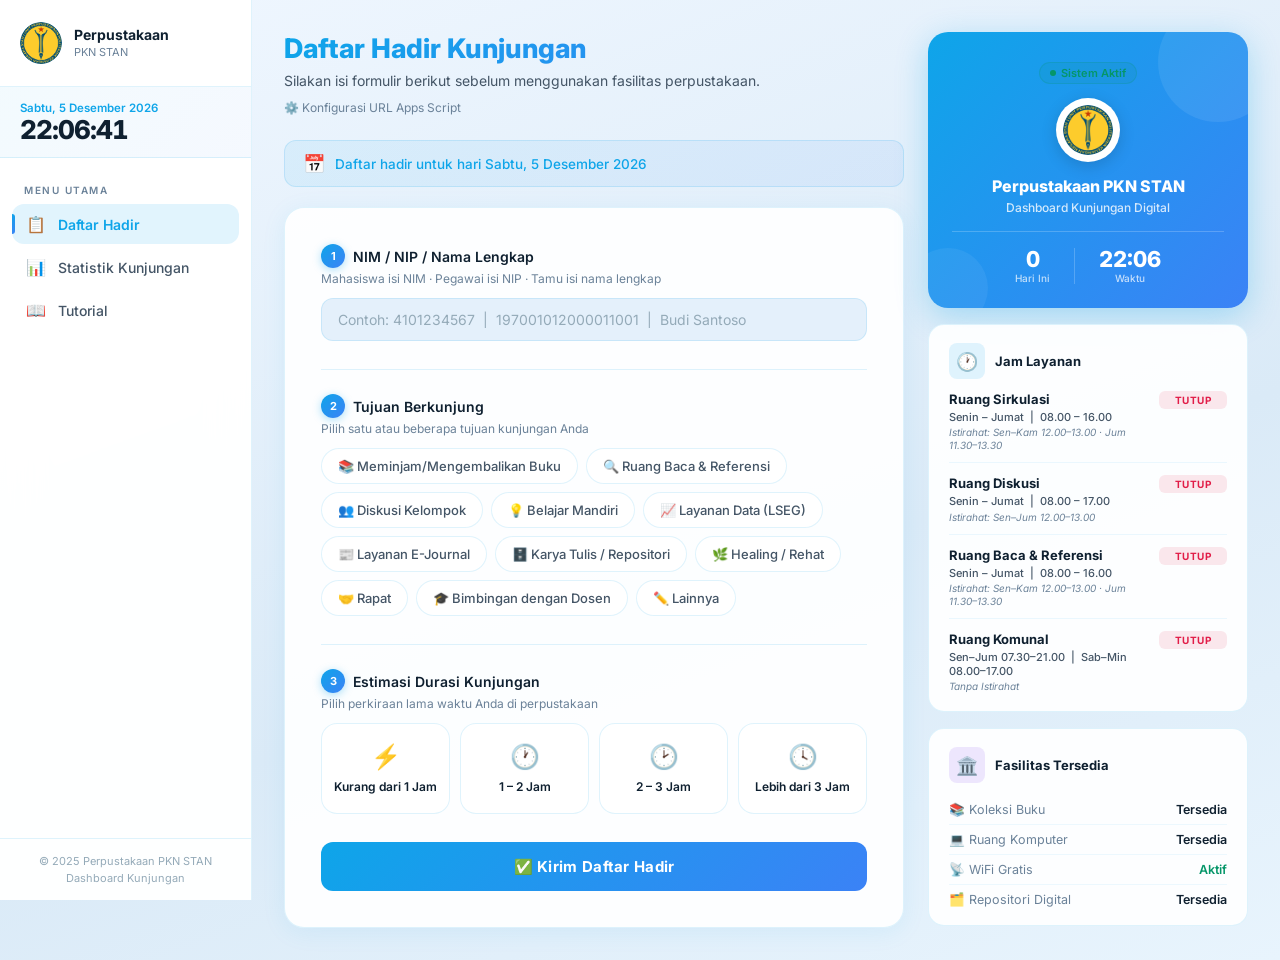
==== index.html @ 0277f033 "Add files via upload" ====
<!DOCTYPE html>
<html lang="id">
<head>
  <meta charset="UTF-8">
  <meta name="viewport" content="width=device-width, initial-scale=1.0">
  <meta name="description" content="Form daftar hadir kunjungan Perpustakaan PKN STAN — isi identitas dan tujuan kunjungan Anda.">
  <title>Daftar Hadir — Perpustakaan PKN STAN</title>
  <link rel="stylesheet" href="css/style.css">
  <style>
    /* ── Daftar Hadir Page Extra Styles ── */
    .form-divider {
      border: none;
      border-top: 1px solid var(--border-color);
      margin: 0 0 24px;
    }
    .section-number {
      display: inline-flex;
      align-items: center;
      justify-content: center;
      width: 24px; height: 24px;
      background: var(--gradient-primary);
      color: white; border-radius: 50%;
      font-size: 11px; font-weight: 700;
      margin-right: 8px; flex-shrink: 0;
      box-shadow: 0 2px 8px rgba(14,165,233,0.35);
    }
    .form-label-row {
      display: flex;
      align-items: center;
      margin-bottom: 3px;
    }

    /* ── Two-column layout ── */
    .form-layout {
      display: grid;
      grid-template-columns: 1fr 320px;
      gap: 24px;
      align-items: start;
    }
    .form-col { display: flex; flex-direction: column; gap: 0; }
    .aside-col { display: flex; flex-direction: column; gap: 16px; position: sticky; top: 24px; }

    /* ── Aside: Welcome Card ── */
    .aside-welcome {
      background: var(--gradient-primary);
      border-radius: var(--radius-xl);
      padding: 28px 24px 24px;
      text-align: center;
      color: white;
      position: relative;
      overflow: hidden;
      animation: fadeInUp 0.5s ease both;
      box-shadow: 0 8px 32px rgba(14,165,233,0.30);
    }
    .aside-welcome::before {
      content: '';
      position: absolute; top: -30px; right: -30px;
      width: 120px; height: 120px;
      background: rgba(255,255,255,0.08);
      border-radius: 50%;
    }
    .aside-welcome::after {
      content: '';
      position: absolute; bottom: -20px; left: -20px;
      width: 80px; height: 80px;
      background: rgba(255,255,255,0.06);
      border-radius: 50%;
    }
    .aside-logo {
      width: 64px; height: 64px;
      border-radius: 50%;
      border: 3px solid rgba(255,255,255,0.35);
      object-fit: contain;
      margin: 0 auto 14px;
      display: block;
      background: white;
      padding: 4px;
      position: relative; z-index: 1;
      box-shadow: 0 4px 16px rgba(0,0,0,0.15);
    }
    .aside-welcome-title {
      font-size: 16px; font-weight: 800;
      color: white; margin-bottom: 4px;
      position: relative; z-index: 1;
    }
    .aside-welcome-sub {
      font-size: 12px; color: rgba(255,255,255,0.80);
      font-weight: 500; position: relative; z-index: 1;
      margin-bottom: 16px;
    }
    .aside-welcome-divider {
      border: none; border-top: 1px solid rgba(255,255,255,0.20);
      margin: 0 0 16px; position: relative; z-index: 1;
    }
    .aside-stat-row {
      display: flex; justify-content: center; gap: 24px;
      position: relative; z-index: 1;
    }
    .aside-stat-item { text-align: center; }
    .aside-stat-num {
      font-size: 22px; font-weight: 800; color: white;
      line-height: 1; margin-bottom: 2px;
      font-variant-numeric: tabular-nums;
    }
    .aside-stat-lbl { font-size: 10px; color: rgba(255,255,255,0.72); font-weight: 500; }

    /* ── Aside: Info Cards ── */
    .aside-card {
      background: var(--bg-card);
      border: 1px solid var(--border-color);
      border-radius: var(--radius-lg);
      padding: 18px 20px;
      animation: fadeInUp 0.5s ease both;
      transition: border-color var(--transition-fast), box-shadow var(--transition-fast);
    }
    .aside-card:hover { border-color: var(--border-glow); box-shadow: var(--shadow-sm); }
    .aside-card-header {
      display: flex; align-items: center; gap: 10px;
      margin-bottom: 12px;
    }
    .aside-card-icon {
      width: 36px; height: 36px;
      border-radius: var(--radius-sm);
      display: flex; align-items: center; justify-content: center;
      font-size: 18px; flex-shrink: 0;
    }
    .aside-card-icon.sky    { background: rgba(14,165,233,0.12); }
    .aside-card-icon.emerald{ background: rgba(5,150,105,0.12); }
    .aside-card-icon.amber  { background: rgba(217,119,6,0.12); }
    .aside-card-icon.purple { background: rgba(124,58,237,0.12); }
    .aside-card-title { font-size: 13px; font-weight: 700; color: var(--text-primary); }

    .aside-info-row {
      display: flex; align-items: center; justify-content: space-between;
      padding: 7px 0;
      border-bottom: 1px solid rgba(14,165,233,0.07);
      font-size: 12.5px;
    }
    .aside-info-row:last-child { border-bottom: none; padding-bottom: 0; }
    .aside-info-row .lbl { color: var(--text-muted); }
    .aside-info-row .val { font-weight: 600; color: var(--text-primary); }
    .aside-info-row .val.open { color: var(--accent-emerald); }
    .aside-info-row .val.closed { color: var(--accent-rose); }

    /* ── Aside: Room Status List ── */
    .room-status-list {
      display: flex;
      flex-direction: column;
      gap: 12px;
      margin-top: 4px;
    }
    .room-status-item {
      display: flex;
      align-items: flex-start;
      justify-content: space-between;
      padding-bottom: 10px;
      border-bottom: 1px solid rgba(14,165,233,0.08);
      gap: 12px;
    }
    .room-status-item:last-child {
      border-bottom: none;
      padding-bottom: 0;
    }
    .room-info {
      flex: 1;
    }
    .room-name {
      font-size: 13px;
      font-weight: 700;
      color: var(--text-primary);
      margin-bottom: 3px;
    }
    .room-hours {
      font-size: 11px;
      color: var(--text-secondary);
      font-weight: 500;
      margin-bottom: 2px;
      line-height: 1.3;
    }
    .room-break {
      font-size: 10px;
      color: var(--text-muted);
      font-style: italic;
      line-height: 1.3;
    }
    .room-status-item .val {
      font-size: 10px;
      font-weight: 700;
      padding: 3px 8px;
      border-radius: var(--radius-xs);
      text-transform: uppercase;
      letter-spacing: 0.5px;
      white-space: nowrap;
      text-align: center;
      min-width: 68px;
    }
    .room-status-item .val.open {
      background: rgba(5, 150, 105, 0.1);
      color: var(--accent-emerald);
    }
    .room-status-item .val.break {
      background: rgba(217, 119, 6, 0.1);
      color: var(--accent-amber);
    }
    .room-status-item .val.closed {
      background: rgba(225, 29, 72, 0.1);
      color: var(--accent-rose);
    }

    .aside-tip-list { list-style: none; display: flex; flex-direction: column; gap: 8px; }
    .aside-tip-list li {
      display: flex; align-items: flex-start; gap: 8px;
      font-size: 12.5px; color: var(--text-secondary); line-height: 1.5;
    }
    .aside-tip-list li::before {
      content: '✓';
      width: 18px; height: 18px; border-radius: 50%;
      background: rgba(5,150,105,0.12); color: var(--accent-emerald);
      font-size: 10px; font-weight: 700;
      display: flex; align-items: center; justify-content: center;
      flex-shrink: 0; margin-top: 1px;
    }

    /* ── Aside: Live Badge ── */
    .live-badge {
      display: inline-flex; align-items: center; gap: 5px;
      background: rgba(5,150,105,0.10); border: 1px solid rgba(5,150,105,0.20);
      border-radius: var(--radius-full); padding: 3px 10px;
      font-size: 11px; font-weight: 600; color: var(--accent-emerald);
      position: relative; z-index: 1;
      margin-bottom: 14px;
    }
    .live-dot {
      width: 6px; height: 6px; background: var(--accent-emerald);
      border-radius: 50%; animation: pulse-dot 1.5s ease infinite;
    }
    @keyframes pulse-dot {
      0%, 100% { opacity: 1; transform: scale(1); }
      50%       { opacity: 0.4; transform: scale(0.7); }
    }

    /* ── Responsive ── */
    @media (max-width: 1100px) {
      .form-layout { grid-template-columns: 1fr 280px; }
    }
    @media (max-width: 860px) {
      .form-layout { grid-template-columns: 1fr; }
      .aside-col { position: static; }
    }
  </style>
</head>
<body>
<div class="app-layout">

  <!-- Mobile Menu -->
  <button class="mobile-menu-btn" id="mobile-menu-btn" aria-label="Buka menu">
    <svg viewBox="0 0 24 24" width="22" height="22" stroke="currentColor" stroke-width="2" fill="none">
      <line x1="3" y1="12" x2="21" y2="12"/>
      <line x1="3" y1="6"  x2="21" y2="6"/>
      <line x1="3" y1="18" x2="21" y2="18"/>
    </svg>
  </button>
  <div class="mobile-overlay" id="mobile-overlay"></div>

  <!-- Sidebar -->
  <aside class="sidebar" id="sidebar">
    <div class="sidebar-header">
      <div class="sidebar-brand">
        <div class="brand-icon" style="background:none;box-shadow:none;padding:0;overflow:hidden;">
          <img src="logo-perpus.png" alt="Logo Perpustakaan PKN STAN" style="width:42px;height:42px;object-fit:contain;border-radius:50%;">
        </div>
        <div class="brand-text">
          <span class="brand-title">Perpustakaan</span>
          <span class="brand-subtitle">PKN STAN</span>
        </div>
      </div>
    </div>

    <!-- Live clock -->
    <div class="sidebar-datetime">
      <div class="sidebar-date" id="current-date">Memuat...</div>
      <div class="sidebar-time" id="current-time">--:--:--</div>
    </div>

    <nav class="sidebar-nav">
      <div class="nav-section-label">Menu Utama</div>
      <a href="index.html" class="nav-item active">
        <span class="nav-icon">📋</span>
        <span>Daftar Hadir</span>
      </a>
      <a href="statistik.html" class="nav-item">
        <span class="nav-icon">📊</span>
        <span>Statistik Kunjungan</span>
      </a>
      <a href="tutorial.html" class="nav-item">
        <span class="nav-icon">📖</span>
        <span>Tutorial</span>
      </a>
    </nav>

    <div class="sidebar-footer">
      <div class="sidebar-footer-text">
        © 2025 Perpustakaan PKN STAN<br>Dashboard Kunjungan
      </div>
    </div>
  </aside>

  <!-- Main Content -->
  <main class="main-content">

    <!-- ── Two-column layout ── -->
    <div class="form-layout">

      <!-- LEFT: Form Column -->
      <div class="form-col">

        <!-- Page Header -->
        <div class="page-header">
          <h1>Daftar Hadir Kunjungan</h1>
          <p class="page-description">Silakan isi formulir berikut sebelum menggunakan fasilitas perpustakaan.</p>
          <button onclick="toggleConfig()" id="config-toggle-btn"
            style="background:none;border:none;font-size:12px;cursor:pointer;color:var(--text-muted);
                   display:inline-flex;align-items:center;gap:4px;margin-top:8px;
                   font-family:'Inter',sans-serif;padding:0;transition:color 0.15s;">
            ⚙️ Konfigurasi URL Apps Script
          </button>
        </div>

        <!-- Config Panel -->
        <div class="config-panel" id="config-panel" style="display:none;">
          <div class="config-title">⚙️ Konfigurasi Apps Script URL</div>
          <div class="config-input-group">
            <input type="text" id="script-url-input"
                   placeholder="Tempel URL deployment Google Apps Script di sini...">
            <button class="config-btn" id="save-url-btn">Simpan &amp; Aktifkan</button>
          </div>
          <div class="config-hint">
            Masukkan URL deployment Google Apps Script agar data daftar hadir tersimpan ke Google Sheets.
            Lihat <a href="tutorial.html">tutorial</a> untuk panduan langkah demi langkah.
          </div>
        </div>

        <!-- Alert Box -->
        <div id="alert-box" style="display:none;margin-bottom:18px;"></div>


        <!-- Date Banner -->
        <div class="date-banner" id="date-banner" style="margin-bottom:20px;">
          <span style="font-size:18px;">📅</span>
          <span id="date-banner-text">Memuat tanggal...</span>
        </div>

        <!-- Form Card -->
        <div class="form-card" id="form-card">

          <!-- ── Bagian 1: Identitas ── -->
          <div class="form-section">
            <div class="form-label-row">
              <span class="section-number">1</span>
              <label class="form-label" for="nama-input" style="margin-bottom:0;">
                NIM / NIP / Nama Lengkap
              </label>
            </div>
            <span class="form-label-hint">
              Mahasiswa isi NIM · Pegawai isi NIP · Tamu isi nama lengkap
            </span>
            <input
              type="text"
              id="nama-input"
              class="form-input"
              placeholder="Contoh: 4101234567 &nbsp;|&nbsp; 197001012000011001 &nbsp;|&nbsp; Budi Santoso"
              autocomplete="off"
              spellcheck="false"
            >
            <!-- Category preview badge -->
            <div id="category-preview" style="margin-top:8px;display:none;">
              <span id="category-badge" style="
                display:inline-flex;align-items:center;gap:5px;
                padding:4px 12px;border-radius:20px;font-size:12px;font-weight:600;">
              </span>
            </div>
          </div>

          <hr class="form-divider">

          <!-- ── Bagian 2: Tujuan ── -->
          <div class="form-section">
            <div class="form-label-row">
              <span class="section-number">2</span>
              <label class="form-label" style="margin-bottom:0;">Tujuan Berkunjung</label>
            </div>
            <span class="form-label-hint">Pilih satu atau beberapa tujuan kunjungan Anda</span>

            <div class="purpose-grid" id="purpose-grid">
              <label class="purpose-chip">
                <input type="checkbox" name="tujuan" value="Meminjam/Mengembalikan Buku">
                <span>📚 Meminjam/Mengembalikan Buku</span>
              </label>
              <label class="purpose-chip">
                <input type="checkbox" name="tujuan" value="Mengunjungi Ruang Baca dan Referensi">
                <span>🔍 Ruang Baca &amp; Referensi</span>
              </label>
              <label class="purpose-chip">
                <input type="checkbox" name="tujuan" value="Diskusi Kelompok">
                <span>👥 Diskusi Kelompok</span>
              </label>
              <label class="purpose-chip">
                <input type="checkbox" name="tujuan" value="Belajar Mandiri">
                <span>💡 Belajar Mandiri</span>
              </label>
              <label class="purpose-chip">
                <input type="checkbox" name="tujuan" value="Mengakses Layanan Data (LSEG)">
                <span>📈 Layanan Data (LSEG)</span>
              </label>
              <label class="purpose-chip">
                <input type="checkbox" name="tujuan" value="Mengakses Layanan E-Journal">
                <span>📰 Layanan E-Journal</span>
              </label>
              <label class="purpose-chip">
                <input type="checkbox" name="tujuan" value="Mengakses Karya Tulis / Repositori">
                <span>🗄️ Karya Tulis / Repositori</span>
              </label>
              <label class="purpose-chip">
                <input type="checkbox" name="tujuan" value="Healing / Rehat">
                <span>🌿 Healing / Rehat</span>
              </label>
              <label class="purpose-chip">
                <input type="checkbox" name="tujuan" value="Rapat">
                <span>🤝 Rapat</span>
              </label>
              <label class="purpose-chip">
                <input type="checkbox" name="tujuan" value="Bimbingan dengan Dosen">
                <span>🎓 Bimbingan dengan Dosen</span>
              </label>
              <label class="purpose-chip">
                <input type="checkbox" name="tujuan" value="Lainnya">
                <span>✏️ Lainnya</span>
              </label>
            </div>
          </div>

          <hr class="form-divider">

          <!-- ── Bagian 3: Durasi ── -->
          <div class="form-section">
            <div class="form-label-row">
              <span class="section-number">3</span>
              <label class="form-label" style="margin-bottom:0;">Estimasi Durasi Kunjungan</label>
            </div>
            <span class="form-label-hint">Pilih perkiraan lama waktu Anda di perpustakaan</span>

            <div class="duration-grid">
              <label class="duration-card">
                <input type="radio" name="durasi" value="Kurang dari 1 jam">
                <div class="duration-card-inner">
                  <div class="duration-icon">⚡</div>
                  <div class="duration-label">Kurang dari 1 Jam</div>
                </div>
              </label>
              <label class="duration-card">
                <input type="radio" name="durasi" value="1-2 jam">
                <div class="duration-card-inner">
                  <div class="duration-icon">🕐</div>
                  <div class="duration-label">1 – 2 Jam</div>
                </div>
              </label>
              <label class="duration-card">
                <input type="radio" name="durasi" value="2-3 jam">
                <div class="duration-card-inner">
                  <div class="duration-icon">🕑</div>
                  <div class="duration-label">2 – 3 Jam</div>
                </div>
              </label>
              <label class="duration-card">
                <input type="radio" name="durasi" value="Lebih dari 3 jam">
                <div class="duration-card-inner">
                  <div class="duration-icon">🕓</div>
                  <div class="duration-label">Lebih dari 3 Jam</div>
                </div>
              </label>
            </div>
          </div>

          <!-- ── Submit ── -->
          <div class="form-section">
            <button class="submit-btn" id="submit-btn">✅ Kirim Daftar Hadir</button>
          </div>

        </div><!-- end .form-card -->
      </div><!-- end .form-col -->

      <!-- RIGHT: Info Panel -->
      <div class="aside-col">

        <!-- Welcome Card -->
        <div class="aside-welcome">
          <div class="live-badge">
            <span class="live-dot"></span> Sistem Aktif
          </div>
          <img src="logo-perpus.png" alt="Logo Perpustakaan PKN STAN" class="aside-logo">
          <div class="aside-welcome-title">Perpustakaan PKN STAN</div>
          <div class="aside-welcome-sub">Dashboard Kunjungan Digital</div>
          <hr class="aside-welcome-divider">
          <div class="aside-stat-row">
            <div class="aside-stat-item">
              <div class="aside-stat-num" id="aside-today">–</div>
              <div class="aside-stat-lbl">Hari Ini</div>
            </div>
            <div class="aside-stat-item" style="border-left:1px solid rgba(255,255,255,0.20);padding-left:24px;">
              <div class="aside-stat-num" id="aside-time-display">–</div>
              <div class="aside-stat-lbl">Waktu</div>
            </div>
          </div>
        </div>

        <!-- Jam Layanan -->
        <div class="aside-card" style="animation-delay:0.1s;">
          <div class="aside-card-header">
            <div class="aside-card-icon sky">🕐</div>
            <div class="aside-card-title">Jam Layanan</div>
          </div>
          <div class="room-status-list">
            
            <!-- Ruang Sirkulasi -->
            <div class="room-status-item">
              <div class="room-info">
                <div class="room-name">Ruang Sirkulasi</div>
                <div class="room-hours">Senin – Jumat &nbsp;|&nbsp; 08.00 – 16.00</div>
                <div class="room-break">Istirahat: Sen–Kam 12.00–13.00 · Jum 11.30–13.30</div>
              </div>
              <span class="val" id="status-sirkulasi">–</span>
            </div>

            <!-- Ruang Diskusi -->
            <div class="room-status-item">
              <div class="room-info">
                <div class="room-name">Ruang Diskusi</div>
                <div class="room-hours">Senin – Jumat &nbsp;|&nbsp; 08.00 – 17.00</div>
                <div class="room-break">Istirahat: Sen–Jum 12.00–13.00</div>
              </div>
              <span class="val" id="status-diskusi">–</span>
            </div>

            <!-- Ruang Baca & Referensi -->
            <div class="room-status-item">
              <div class="room-info">
                <div class="room-name">Ruang Baca &amp; Referensi</div>
                <div class="room-hours">Senin – Jumat &nbsp;|&nbsp; 08.00 – 16.00</div>
                <div class="room-break">Istirahat: Sen–Kam 12.00–13.00 · Jum 11.30–13.30</div>
              </div>
              <span class="val" id="status-baca">–</span>
            </div>

            <!-- Ruang Komunal -->
            <div class="room-status-item">
              <div class="room-info">
                <div class="room-name">Ruang Komunal</div>
                <div class="room-hours">Sen–Jum 07.30–21.00 &nbsp;|&nbsp; Sab–Min 08.00–17.00</div>
                <div class="room-break">Tanpa Istirahat</div>
              </div>
              <span class="val" id="status-komunal">–</span>
            </div>

          </div>
        </div>


        <!-- Fasilitas -->
        <div class="aside-card" style="animation-delay:0.3s;">
          <div class="aside-card-header">
            <div class="aside-card-icon purple">🏛️</div>
            <div class="aside-card-title">Fasilitas Tersedia</div>
          </div>
          <div class="aside-info-row">
            <span class="lbl">📚 Koleksi Buku</span>
            <span class="val">Tersedia</span>
          </div>
          <div class="aside-info-row">
            <span class="lbl">💻 Ruang Komputer</span>
            <span class="val">Tersedia</span>
          </div>
          <div class="aside-info-row">
            <span class="lbl">📡 WiFi Gratis</span>
            <span class="val open">Aktif</span>
          </div>
          <div class="aside-info-row">
            <span class="lbl">🗂️ Repositori Digital</span>
            <span class="val">Tersedia</span>
          </div>
        </div>

      </div><!-- end .aside-col -->
    </div><!-- end .form-layout -->

  </main>
</div>

<script src="js/daftar-hadir.js"></script>
<script>
  /* ── Aside panel live updates ── */
  (function () {
    function updateAside() {
      var now = new Date();
      var hh  = String(now.getHours()).padStart(2,'0');
      var mm  = String(now.getMinutes()).padStart(2,'0');
      var el  = document.getElementById('aside-time-display');
      if (el) el.textContent = hh + ':' + mm;

      var day  = now.getDay(); // 0 = Minggu, 1 = Senin, ..., 6 = Sabtu
      var time = now.getHours() + now.getMinutes() / 60;

      // 1 & 3: Ruang Sirkulasi & Ruang Baca & Referensi
      function checkSirkulasiDanBaca() {
        if (day >= 1 && day <= 5) {
          if (day >= 1 && day <= 4) { // Senin - Kamis
            if (time >= 12 && time < 13) return 'break';
          } else if (day === 5) { // Jumat
            if (time >= 11.5 && time < 13.5) return 'break';
          }
          if (time >= 8 && time < 16) return 'open';
        }
        return 'closed';
      }

      // 2: Ruang Diskusi
      function checkDiskusi() {
        if (day >= 1 && day <= 5) {
          if (time >= 12 && time < 13) return 'break';
          if (time >= 8 && time < 17) return 'open';
        }
        return 'closed';
      }

      // 4: Ruang Komunal
      function checkKomunal() {
        if (day >= 1 && day <= 5) {
          if (time >= 7.5 && time < 21) return 'open';
        } else { // Sabtu - Minggu
          if (time >= 8 && time < 17) return 'open';
        }
        return 'closed';
      }

      var labels = { open: 'Buka', break: 'Istirahat', closed: 'Tutup' };

      function setStatus(id, status) {
        var el = document.getElementById(id);
        if (el) {
          el.textContent = labels[status];
          el.className = 'val ' + status;
        }
      }

      setStatus('status-sirkulasi', checkSirkulasiDanBaca());
      setStatus('status-diskusi', checkDiskusi());
      setStatus('status-baca', checkSirkulasiDanBaca());
      setStatus('status-komunal', checkKomunal());
    }
    updateAside();
    setInterval(updateAside, 30000);

    /* ── Count today's submissions stored in localStorage ── */
    var todayKey  = 'kunjungan_today_' + new Date().toDateString();
    var todayEl   = document.getElementById('aside-today');
    function refreshToday() {
      var count = parseInt(localStorage.getItem(todayKey) || '0', 10);
      if (todayEl) todayEl.textContent = count;
    }
    refreshToday();

    /* Increment when form submits successfully */
    var origSuccess = window.onSubmitSuccessHook;
    document.addEventListener('kunjungan:submit-success', function () {
      var c = parseInt(localStorage.getItem(todayKey) || '0', 10) + 1;
      localStorage.setItem(todayKey, c);
      refreshToday();
    });
  })();
</script>
</body>
</html>
---- css/style.css ----
/* ============================================
   Dashboard Kunjungan Perpustakaan PKN STAN
   Design System & Global Styles
   Sky Blue + Gray Theme
   ============================================ */

@import url('https://fonts.googleapis.com/css2?family=Inter:wght@300;400;500;600;700;800&display=swap');

/* ---------- CSS Variables ---------- */
:root {
  --bg-primary:    #f0f7ff;
  --bg-secondary:  #e4f0fb;
  --bg-card:       rgba(255,255,255,0.92);
  --bg-card-hover: rgba(255,255,255,0.99);
  --bg-sidebar:    rgba(255,255,255,0.97);

  --border-color: rgba(14,165,233,0.13);
  --border-glow:  rgba(14,165,233,0.40);

  --text-primary:   #0f2030;
  --text-secondary: #445566;
  --text-muted:     #6b8299;
  --text-light:     #94aab8;

  --accent-primary:   #0ea5e9;
  --accent-secondary: #3b82f6;
  --accent-cyan:      #06b6d4;
  --accent-emerald:   #059669;
  --accent-amber:     #d97706;
  --accent-rose:      #e11d48;
  --accent-purple:    #7c3aed;

  --gradient-primary: linear-gradient(135deg,#0ea5e9 0%,#3b82f6 100%);
  --gradient-cyan:    linear-gradient(135deg,#06b6d4 0%,#0ea5e9 100%);
  --gradient-emerald: linear-gradient(135deg,#059669 0%,#06b6d4 100%);
  --gradient-amber:   linear-gradient(135deg,#d97706 0%,#f59e0b 100%);
  --gradient-bg:      linear-gradient(160deg,#f0f7ff 0%,#daeaf7 60%,#e8f4fd 100%);

  --sidebar-width: 252px;
  --radius-xs:  6px;
  --radius-sm:  8px;
  --radius-md:  12px;
  --radius-lg:  16px;
  --radius-xl:  20px;
  --radius-full:50px;

  --shadow-sm:   0 2px  8px rgba(14,165,233,0.06);
  --shadow-card: 0 4px 24px rgba(14,165,233,0.08);
  --shadow-glow: 0 0  30px rgba(14,165,233,0.15);
  --shadow-hover:0 12px 36px rgba(14,165,233,0.14);

  --transition-fast: 0.15s ease;
  --transition-base: 0.30s ease;
  --transition-slow: 0.50s ease;
}

/* ---------- Reset ---------- */
*,*::before,*::after{ margin:0; padding:0; box-sizing:border-box; }
html{ scroll-behavior:smooth; font-size:16px; }
body{
  font-family:'Inter',-apple-system,BlinkMacSystemFont,'Segoe UI',sans-serif;
  background:var(--gradient-bg);
  color:var(--text-primary);
  min-height:100vh;
  -webkit-font-smoothing:antialiased;
  -moz-osx-font-smoothing:grayscale;
}
a{ color:var(--accent-primary); text-decoration:none; transition:color var(--transition-fast); }
a:hover{ color:var(--accent-secondary); }

/* ---------- Scrollbar ---------- */
::-webkit-scrollbar{ width:6px; height:6px; }
::-webkit-scrollbar-track{ background:transparent; }
::-webkit-scrollbar-thumb{ background:rgba(14,165,233,0.28); border-radius:10px; }
::-webkit-scrollbar-thumb:hover{ background:rgba(14,165,233,0.50); }

/* ---------- Layout ---------- */
.app-layout{ display:flex; min-height:100vh; }

/* ---------- Sidebar ---------- */
.sidebar{
  position:fixed; top:0; left:0;
  width:var(--sidebar-width); height:100vh;
  background:var(--bg-sidebar);
  border-right:1px solid var(--border-color);
  backdrop-filter:blur(20px);
  z-index:100;
  display:flex; flex-direction:column;
  transition:transform var(--transition-base);
  overflow-y:auto;
}

.sidebar-header{ padding:22px 20px; border-bottom:1px solid var(--border-color); }

.sidebar-brand{ display:flex; align-items:center; gap:12px; }
.brand-icon{
  width:42px; height:42px; border-radius:var(--radius-md);
  background:var(--gradient-primary);
  display:flex; align-items:center; justify-content:center;
  font-size:20px; flex-shrink:0;
  box-shadow:0 4px 12px rgba(14,165,233,0.35);
}
.brand-text{ display:flex; flex-direction:column; }
.brand-title{ font-size:14px; font-weight:700; color:var(--text-primary); line-height:1.2; }
.brand-subtitle{ font-size:11px; color:var(--text-muted); margin-top:2px; }

/* Sidebar live clock */
.sidebar-datetime{
  padding:14px 20px;
  border-bottom:1px solid var(--border-color);
  background:linear-gradient(135deg,rgba(14,165,233,0.05) 0%,rgba(59,130,246,0.05) 100%);
}
.sidebar-date{ font-size:11.5px; font-weight:600; color:var(--accent-primary); margin-bottom:2px; }
.sidebar-time{
  font-size:26px; font-weight:800; color:var(--text-primary);
  letter-spacing:-1px; line-height:1;
  font-variant-numeric:tabular-nums;
}

/* Nav */
.sidebar-nav{ flex:1; padding:14px 12px; }
.nav-section-label{
  font-size:10px; font-weight:600; text-transform:uppercase;
  letter-spacing:1.5px; color:var(--text-muted); padding:12px 12px 8px;
}
.nav-item{
  display:flex; align-items:center; gap:12px;
  padding:10px 14px; border-radius:var(--radius-md);
  color:var(--text-secondary); font-size:14px; font-weight:500;
  transition:all var(--transition-fast); cursor:pointer;
  margin-bottom:3px; position:relative; text-decoration:none;
}
.nav-item:hover{ background:rgba(14,165,233,0.07); color:var(--accent-primary); }
.nav-item.active{
  background:rgba(14,165,233,0.12);
  color:var(--accent-primary); font-weight:600;
}
.nav-item.active::before{
  content:''; position:absolute; left:0; top:50%;
  transform:translateY(-50%); width:3px; height:20px;
  background:var(--gradient-primary); border-radius:0 4px 4px 0;
}
.nav-icon{ width:20px; height:20px; display:flex; align-items:center; justify-content:center; font-size:16px; flex-shrink:0; }

/* Footer */
.sidebar-footer{ padding:14px 20px; border-top:1px solid var(--border-color); }
.sidebar-footer-text{ font-size:11px; color:var(--text-light); text-align:center; line-height:1.5; }

/* ---------- Mobile Menu ---------- */
.mobile-menu-btn{
  display:none; position:fixed; top:16px; left:16px; z-index:200;
  width:44px; height:44px; border-radius:var(--radius-md);
  background:var(--bg-card); backdrop-filter:blur(20px);
  border:1px solid var(--border-color); color:var(--text-primary);
  cursor:pointer; align-items:center; justify-content:center;
}
.mobile-overlay{
  display:none; position:fixed; inset:0;
  background:rgba(0,0,0,0.48); z-index:99; backdrop-filter:blur(2px);
}

/* ---------- Main Content ---------- */
.main-content{
  flex:1; margin-left:var(--sidebar-width);
  padding:32px; min-height:100vh;
  transition:margin-left var(--transition-base);
}

/* ---------- Page Header ---------- */
.page-header{ margin-bottom:24px; animation:fadeInUp 0.5s ease both; }
.page-header h1{
  font-size:27px; font-weight:800;
  background:var(--gradient-primary);
  -webkit-background-clip:text; -webkit-text-fill-color:transparent; background-clip:text;
  margin-bottom:5px;
}
.page-description{ font-size:14px; color:var(--text-secondary); line-height:1.6; }

/* ---------- Stat Cards ---------- */
.stats-grid{
  display:grid; grid-template-columns:repeat(auto-fit,minmax(210px,1fr));
  gap:16px; margin-bottom:24px;
}
.stat-card{
  background:var(--bg-card); border:1px solid var(--border-color);
  border-radius:var(--radius-lg); padding:22px;
  position:relative; overflow:hidden;
  transition:all var(--transition-base);
  animation:fadeInUp 0.5s ease both;
}
.stat-card::before{
  content:''; position:absolute; top:0; left:0; right:0; height:3px;
  background:var(--gradient-primary); opacity:0; transition:opacity var(--transition-base);
}
.stat-card:hover{ transform:translateY(-4px); border-color:var(--border-glow); box-shadow:var(--shadow-glow); }
.stat-card:hover::before{ opacity:1; }
.stat-header{ display:flex; align-items:center; justify-content:space-between; margin-bottom:14px; }
.stat-icon{
  width:44px; height:44px; border-radius:var(--radius-md);
  display:flex; align-items:center; justify-content:center; font-size:20px;
}
.stat-icon.sky     { background:rgba(14,165,233,0.12); }
.stat-icon.blue    { background:rgba(59,130,246,0.12); }
.stat-icon.emerald { background:rgba(5,150,105,0.12); }
.stat-icon.amber   { background:rgba(217,119,6,0.12); }
.stat-icon.rose    { background:rgba(225,29,72,0.12); }
.stat-icon.purple  { background:rgba(124,58,237,0.12); }
.stat-value{ font-size:32px; font-weight:800; line-height:1; margin-bottom:5px; color:var(--text-primary); }
.stat-label{ font-size:13px; color:var(--text-secondary); font-weight:500; }

/* ---------- Period Tabs ---------- */
.period-tabs{
  display:flex; gap:4px; margin-bottom:20px;
  background:rgba(14,165,233,0.06); padding:4px;
  border-radius:var(--radius-md); width:fit-content;
  animation:fadeInUp 0.4s ease both;
}
.period-tab{
  padding:8px 20px; border-radius:var(--radius-sm);
  font-size:13px; font-weight:500; color:var(--text-muted);
  cursor:pointer; transition:all var(--transition-fast);
  border:none; background:none; font-family:'Inter',sans-serif;
}
.period-tab:hover{ color:var(--accent-primary); }
.period-tab.active{
  background:white; color:var(--accent-primary); font-weight:600;
  box-shadow:0 2px 10px rgba(14,165,233,0.15);
}

/* ---------- Charts ---------- */
.charts-grid{
  display:grid; grid-template-columns:repeat(2,1fr);
  gap:20px; margin-bottom:24px;
}
.charts-grid.single{ grid-template-columns:1fr; }
.chart-card.full-width{ grid-column:1/-1; }
.chart-card{
  background:var(--bg-card); border:1px solid var(--border-color);
  border-radius:var(--radius-lg); padding:24px;
  transition:border-color var(--transition-base);
  animation:fadeInUp 0.5s ease both;
}
.chart-card:hover{ border-color:var(--border-glow); }
.chart-header{
  display:flex; align-items:flex-start; justify-content:space-between;
  margin-bottom:18px; gap:12px;
}
.chart-title{ font-size:15px; font-weight:700; color:var(--text-primary); }
.chart-subtitle{ font-size:12px; color:var(--text-muted); margin-top:2px; }
.chart-container{ position:relative; width:100%; min-height:260px; }

/* Refresh button in chart header */
.refresh-btn{
  padding:6px 14px; border-radius:var(--radius-sm);
  border:1px solid var(--border-color);
  background:transparent; color:var(--text-muted);
  font-size:12px; font-weight:500; cursor:pointer;
  font-family:'Inter',sans-serif; transition:all var(--transition-fast);
  display:flex; align-items:center; gap:5px; white-space:nowrap;
}
.refresh-btn:hover{ border-color:var(--accent-primary); color:var(--accent-primary); background:rgba(14,165,233,0.05); }

/* ---------- Config Panel ---------- */
.config-panel{
  background:var(--bg-card); border:1px solid var(--border-color);
  border-radius:var(--radius-lg); padding:20px 24px; margin-bottom:20px;
  animation:fadeInDown 0.3s ease;
}
.config-title{
  font-size:14px; font-weight:600; margin-bottom:12px;
  display:flex; align-items:center; gap:8px; color:var(--text-primary);
}
.config-input-group{ display:flex; gap:8px; }
.config-panel input[type="text"]{
  flex:1; background:var(--bg-secondary);
  border:1.5px solid var(--border-color); border-radius:var(--radius-sm);
  padding:10px 14px; color:var(--text-primary);
  font-size:13px; font-family:'Inter',sans-serif; outline:none;
  transition:border-color var(--transition-fast);
}
.config-panel input[type="text"]:focus{ border-color:var(--accent-primary); }
.config-btn{
  padding:10px 20px; background:var(--gradient-primary);
  border:none; border-radius:var(--radius-sm); color:white;
  font-size:13px; font-weight:600; cursor:pointer; white-space:nowrap;
  font-family:'Inter',sans-serif;
  transition:transform var(--transition-fast),box-shadow var(--transition-fast);
}
.config-btn:hover{ transform:translateY(-1px); box-shadow:0 4px 15px rgba(14,165,233,0.4); }
.config-hint{ font-size:11.5px; color:var(--text-muted); margin-top:8px; }

/* ---------- Form Styles ---------- */
.form-card{
  background:var(--bg-card); border:1px solid var(--border-color);
  border-radius:var(--radius-xl); padding:36px;
  box-shadow:var(--shadow-card);
  animation:fadeInUp 0.6s ease both;
}
.form-section{ margin-bottom:28px; }
.form-section:last-child{ margin-bottom:0; }
.form-label{ font-size:14px; font-weight:600; color:var(--text-primary); margin-bottom:3px; display:block; }
.form-label-hint{ font-size:12px; color:var(--text-muted); font-weight:400; margin-bottom:12px; display:block; }
.form-input{
  width:100%; background:var(--bg-secondary);
  border:1.5px solid var(--border-color); border-radius:var(--radius-md);
  padding:12px 16px; font-size:14px; font-family:'Inter',sans-serif;
  color:var(--text-primary); outline:none;
  transition:all var(--transition-fast);
}
.form-input:focus{
  border-color:var(--accent-primary); background:white;
  box-shadow:0 0 0 3px rgba(14,165,233,0.10);
}
.form-input::placeholder{ color:var(--text-light); }

/* Purpose chips */
.purpose-grid{ display:flex; flex-wrap:wrap; gap:8px; }
.purpose-chip{ cursor:pointer; }
.purpose-chip input[type="checkbox"]{ display:none; }
.purpose-chip span{
  display:inline-flex; align-items:center; gap:6px;
  padding:9px 16px; border:1.5px solid var(--border-color);
  border-radius:var(--radius-full);
  font-size:13px; font-weight:500; color:var(--text-secondary);
  background:white; cursor:pointer;
  transition:all var(--transition-fast); user-select:none;
}
.purpose-chip:hover span{ border-color:var(--accent-primary); color:var(--accent-primary); background:rgba(14,165,233,0.05); }
.purpose-chip input:checked + span{
  background:var(--gradient-primary); color:white;
  border-color:transparent; box-shadow:0 3px 12px rgba(14,165,233,0.30);
  font-weight:600;
}

/* Duration cards */
.duration-grid{ display:grid; grid-template-columns:repeat(4,1fr); gap:10px; }
.duration-card{ cursor:pointer; }
.duration-card input[type="radio"]{ display:none; }
.duration-card-inner{
  display:flex; flex-direction:column; align-items:center; justify-content:center;
  gap:8px; padding:18px 8px; border:1.5px solid var(--border-color);
  border-radius:var(--radius-lg); background:white;
  transition:all var(--transition-fast); cursor:pointer; text-align:center;
}
.duration-card:hover .duration-card-inner{ border-color:var(--accent-primary); background:rgba(14,165,233,0.04); }
.duration-card input:checked + .duration-card-inner{
  border-color:var(--accent-primary); background:rgba(14,165,233,0.08);
  box-shadow:0 0 0 2.5px rgba(14,165,233,0.20);
}
.duration-icon{ font-size:24px; }
.duration-label{ font-size:12px; font-weight:600; color:var(--text-primary); line-height:1.3; }
.duration-card input:checked + .duration-card-inner .duration-label{ color:var(--accent-primary); }

/* Submit */
.submit-btn{
  width:100%; padding:15px 24px; background:var(--gradient-primary);
  border:none; border-radius:var(--radius-md); color:white;
  font-size:15px; font-weight:700; cursor:pointer;
  font-family:'Inter',sans-serif; letter-spacing:0.3px;
  transition:transform var(--transition-fast),box-shadow var(--transition-fast);
  position:relative; overflow:hidden;
}
.submit-btn::after{
  content:''; position:absolute; inset:0;
  background:linear-gradient(90deg,transparent 0%,rgba(255,255,255,0.12) 50%,transparent 100%);
  transform:translateX(-100%);
  transition:transform 0.5s ease;
}
.submit-btn:hover:not(:disabled)::after{ transform:translateX(100%); }
.submit-btn:hover:not(:disabled){ transform:translateY(-2px); box-shadow:0 6px 24px rgba(14,165,233,0.40); }
.submit-btn:disabled{ opacity:0.60; cursor:not-allowed; }

/* Alerts */
.alert-box{
  padding:14px 18px; border-radius:var(--radius-md);
  font-size:13.5px; font-weight:500;
  display:flex; align-items:flex-start; gap:10px;
  animation:fadeInDown 0.3s ease;
}
.alert-box.success{
  background:rgba(5,150,105,0.09); border:1.5px solid rgba(5,150,105,0.25); color:#047857;
}
.alert-box.error{
  background:rgba(225,29,72,0.08); border:1.5px solid rgba(225,29,72,0.20); color:#be123c;
}

/* Date banner */
.date-banner{
  background:linear-gradient(135deg,rgba(14,165,233,0.08) 0%,rgba(59,130,246,0.08) 100%);
  border:1px solid rgba(14,165,233,0.15); border-radius:var(--radius-md);
  padding:12px 18px; margin-bottom:20px;
  display:flex; align-items:center; gap:10px;
  font-size:13.5px; color:var(--accent-primary); font-weight:500;
  animation:fadeInDown 0.4s ease both;
}

/* ---------- Loading & Empty ---------- */
.loading-spinner{
  display:flex; flex-direction:column; align-items:center;
  justify-content:center; padding:60px 20px;
  color:var(--text-muted); gap:16px; font-size:14px;
}
.spinner{
  width:36px; height:36px; border:3px solid var(--border-color);
  border-top-color:var(--accent-primary); border-radius:50%;
  animation:spin 0.8s linear infinite;
}
.empty-state{
  display:flex; flex-direction:column; align-items:center;
  justify-content:center; padding:64px 20px; text-align:center;
}
.empty-icon{ font-size:52px; margin-bottom:16px; opacity:0.32; }
.empty-title{ font-size:16px; font-weight:600; color:var(--text-primary); margin-bottom:8px; }
.empty-desc{ font-size:13px; color:var(--text-muted); max-width:380px; line-height:1.6; }

/* ---------- Tutorial Styles ---------- */
.tutorial-card{
  background:var(--bg-card); border:1px solid var(--border-color);
  border-radius:var(--radius-lg); padding:28px 32px; margin-bottom:20px;
  animation:fadeInUp 0.5s ease both;
}
.tutorial-card h2{
  font-size:17px; font-weight:700; color:var(--text-primary);
  margin-bottom:18px; display:flex; align-items:center; gap:10px;
  padding-bottom:14px; border-bottom:1px solid var(--border-color);
}
.tutorial-step{
  display:flex; gap:16px; margin-bottom:20px;
  padding-bottom:20px; border-bottom:1px dashed var(--border-color);
}
.tutorial-step:last-child{ margin-bottom:0; padding-bottom:0; border-bottom:none; }
.step-num{
  width:30px; height:30px; border-radius:50%;
  background:var(--gradient-primary); color:white;
  font-size:13px; font-weight:700;
  display:flex; align-items:center; justify-content:center;
  flex-shrink:0; margin-top:1px;
  box-shadow:0 3px 8px rgba(14,165,233,0.30);
}
.step-body h3{ font-size:14px; font-weight:600; color:var(--text-primary); margin-bottom:6px; }
.step-body p{ font-size:13.5px; color:var(--text-secondary); line-height:1.65; }
.step-body ul{ padding-left:18px; margin-top:6px; }
.step-body ul li{ font-size:13.5px; color:var(--text-secondary); line-height:1.65; margin-bottom:4px; }
.code-inline{
  background:var(--bg-secondary); padding:2px 7px; border-radius:4px;
  font-size:12px; font-family:'Courier New',monospace; color:var(--accent-secondary);
}
.code-block{
  background:#1e293b; border-radius:var(--radius-md);
  padding:16px 20px; margin-top:12px;
  font-size:12.5px; font-family:'Courier New',monospace; color:#e2e8f0;
  overflow-x:auto; line-height:1.7; white-space:pre;
}
.tip-box{
  background:rgba(14,165,233,0.07); border:1px solid rgba(14,165,233,0.20);
  border-left:4px solid var(--accent-primary);
  border-radius:var(--radius-sm); padding:12px 16px;
  font-size:13px; color:var(--text-secondary); margin-top:12px; line-height:1.6;
}
.tip-box strong{ color:var(--accent-primary); }

/* ---------- Animations ---------- */
@keyframes fadeInUp{
  from{ opacity:0; transform:translateY(16px); }
  to  { opacity:1; transform:translateY(0);    }
}
@keyframes fadeInDown{
  from{ opacity:0; transform:translateY(-8px); }
  to  { opacity:1; transform:translateY(0);   }
}
@keyframes fadeIn{ from{ opacity:0; } to{ opacity:1; } }
@keyframes spin{ to{ transform:rotate(360deg); } }

/* Stagger delays */
.stat-card:nth-child(1){ animation-delay:0s;    }
.stat-card:nth-child(2){ animation-delay:0.08s; }
.stat-card:nth-child(3){ animation-delay:0.16s; }
.stat-card:nth-child(4){ animation-delay:0.24s; }
.chart-card:nth-child(1){ animation-delay:0.10s; }
.chart-card:nth-child(2){ animation-delay:0.20s; }
.chart-card:nth-child(3){ animation-delay:0.30s; }
.chart-card:nth-child(4){ animation-delay:0.40s; }

/* ---------- Responsive ---------- */
@media (max-width:1024px){
  .charts-grid{ grid-template-columns:1fr; }
  .stats-grid{ grid-template-columns:repeat(2,1fr); }
  .duration-grid{ grid-template-columns:repeat(2,1fr); }
}
@media (max-width:768px){
  .mobile-menu-btn{ display:flex; }
  .sidebar{ transform:translateX(-100%); }
  .sidebar.open{ transform:translateX(0); }
  .mobile-overlay.visible{ display:block; }
  .main-content{ margin-left:0; padding:80px 16px 32px; }
  .stats-grid{ grid-template-columns:repeat(2,1fr); }
  .page-header h1{ font-size:22px; }
  .form-card{ padding:24px 18px; }
  .purpose-grid{ gap:6px; }
  .purpose-chip span{ padding:8px 12px; font-size:12.5px; }
  .tutorial-card{ padding:22px 18px; }
}
@media (max-width:480px){
  .main-content{ padding:72px 12px 24px; }
  .stats-grid{ grid-template-columns:1fr; }
  .duration-grid{ grid-template-columns:repeat(2,1fr); }
}
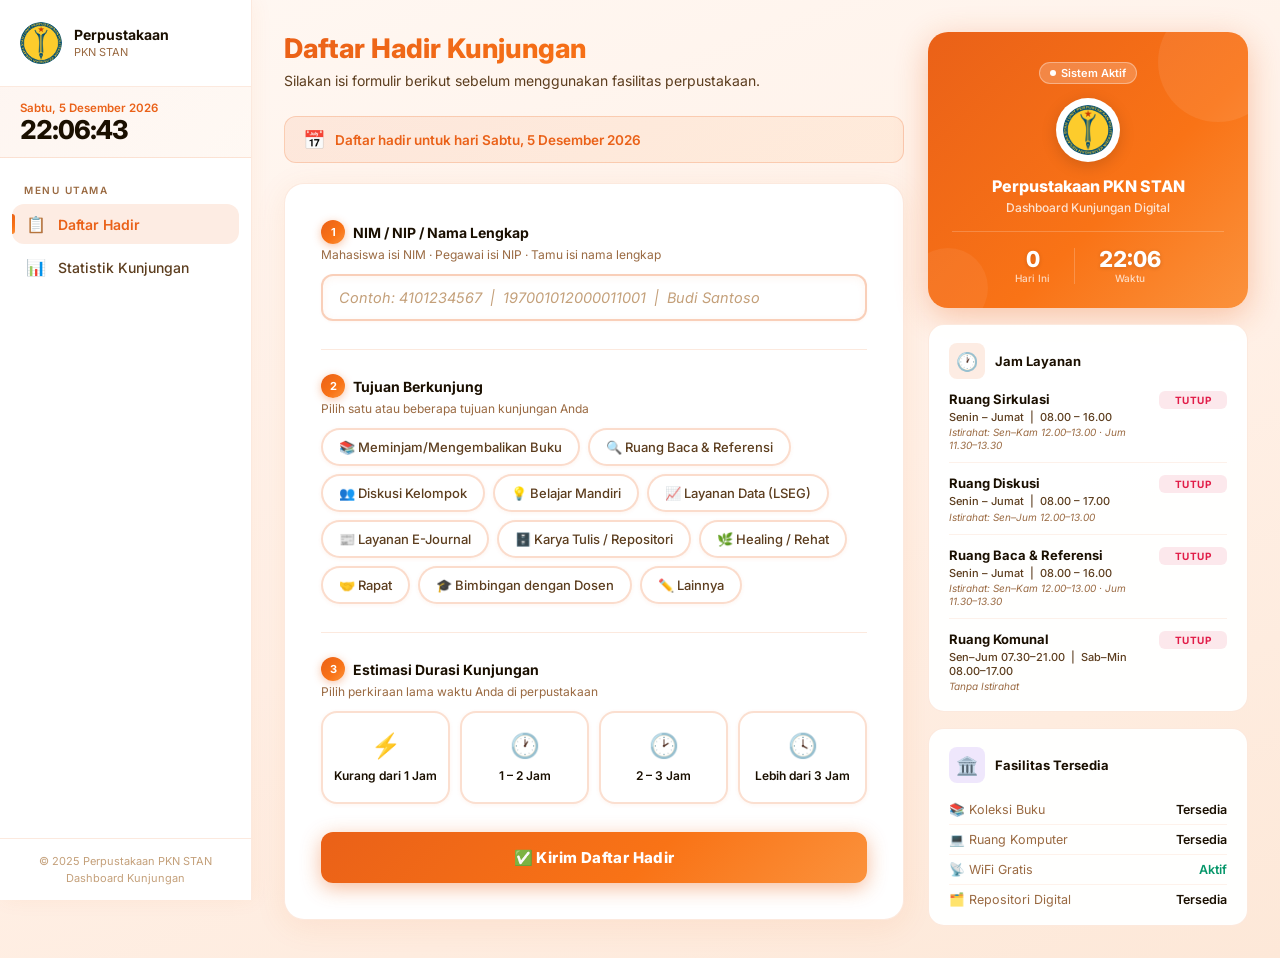
==== commit 330400c1: "Add files via upload" ====
--- a/index.html
+++ b/index.html
@@ -22,7 +22,7 @@
       color: white; border-radius: 50%;
       font-size: 11px; font-weight: 700;
       margin-right: 8px; flex-shrink: 0;
-      box-shadow: 0 2px 8px rgba(14,165,233,0.35);
+      box-shadow: 0 2px 8px rgba(234,97,24,0.38);
     }
     .form-label-row {
       display: flex;
@@ -50,7 +50,7 @@
       position: relative;
       overflow: hidden;
       animation: fadeInUp 0.5s ease both;
-      box-shadow: 0 8px 32px rgba(14,165,233,0.30);
+      box-shadow: 0 8px 32px rgba(234,97,24,0.32);
     }
     .aside-welcome::before {
       content: '';
@@ -101,6 +101,7 @@
       font-size: 22px; font-weight: 800; color: white;
       line-height: 1; margin-bottom: 2px;
       font-variant-numeric: tabular-nums;
+      text-shadow: 0 1px 4px rgba(0,0,0,0.15);
     }
     .aside-stat-lbl { font-size: 10px; color: rgba(255,255,255,0.72); font-weight: 500; }
 
@@ -124,16 +125,16 @@
       display: flex; align-items: center; justify-content: center;
       font-size: 18px; flex-shrink: 0;
     }
-    .aside-card-icon.sky    { background: rgba(14,165,233,0.12); }
+    .aside-card-icon.sky    { background: rgba(234,97,24,0.12); }
     .aside-card-icon.emerald{ background: rgba(5,150,105,0.12); }
-    .aside-card-icon.amber  { background: rgba(217,119,6,0.12); }
+    .aside-card-icon.amber  { background: rgba(245,158,11,0.12); }
     .aside-card-icon.purple { background: rgba(124,58,237,0.12); }
     .aside-card-title { font-size: 13px; font-weight: 700; color: var(--text-primary); }
 
     .aside-info-row {
       display: flex; align-items: center; justify-content: space-between;
       padding: 7px 0;
-      border-bottom: 1px solid rgba(14,165,233,0.07);
+      border-bottom: 1px solid rgba(234,97,24,0.08);
       font-size: 12.5px;
     }
     .aside-info-row:last-child { border-bottom: none; padding-bottom: 0; }
@@ -154,7 +155,7 @@
       align-items: flex-start;
       justify-content: space-between;
       padding-bottom: 10px;
-      border-bottom: 1px solid rgba(14,165,233,0.08);
+      border-bottom: 1px solid rgba(234,97,24,0.09);
       gap: 12px;
     }
     .room-status-item:last-child {
@@ -224,14 +225,14 @@
     /* ── Aside: Live Badge ── */
     .live-badge {
       display: inline-flex; align-items: center; gap: 5px;
-      background: rgba(5,150,105,0.10); border: 1px solid rgba(5,150,105,0.20);
+      background: rgba(255,255,255,0.20); border: 1px solid rgba(255,255,255,0.35);
       border-radius: var(--radius-full); padding: 3px 10px;
-      font-size: 11px; font-weight: 600; color: var(--accent-emerald);
+      font-size: 11px; font-weight: 600; color: white;
       position: relative; z-index: 1;
       margin-bottom: 14px;
     }
     .live-dot {
-      width: 6px; height: 6px; background: var(--accent-emerald);
+      width: 6px; height: 6px; background: white;
       border-radius: 50%; animation: pulse-dot 1.5s ease infinite;
     }
     @keyframes pulse-dot {
@@ -292,10 +293,7 @@
         <span class="nav-icon">📊</span>
         <span>Statistik Kunjungan</span>
       </a>
-      <a href="tutorial.html" class="nav-item">
-        <span class="nav-icon">📖</span>
-        <span>Tutorial</span>
-      </a>
+
     </nav>
 
     <div class="sidebar-footer">
@@ -318,27 +316,9 @@
         <div class="page-header">
           <h1>Daftar Hadir Kunjungan</h1>
           <p class="page-description">Silakan isi formulir berikut sebelum menggunakan fasilitas perpustakaan.</p>
-          <button onclick="toggleConfig()" id="config-toggle-btn"
-            style="background:none;border:none;font-size:12px;cursor:pointer;color:var(--text-muted);
-                   display:inline-flex;align-items:center;gap:4px;margin-top:8px;
-                   font-family:'Inter',sans-serif;padding:0;transition:color 0.15s;">
-            ⚙️ Konfigurasi URL Apps Script
-          </button>
         </div>
 
-        <!-- Config Panel -->
-        <div class="config-panel" id="config-panel" style="display:none;">
-          <div class="config-title">⚙️ Konfigurasi Apps Script URL</div>
-          <div class="config-input-group">
-            <input type="text" id="script-url-input"
-                   placeholder="Tempel URL deployment Google Apps Script di sini...">
-            <button class="config-btn" id="save-url-btn">Simpan &amp; Aktifkan</button>
-          </div>
-          <div class="config-hint">
-            Masukkan URL deployment Google Apps Script agar data daftar hadir tersimpan ke Google Sheets.
-            Lihat <a href="tutorial.html">tutorial</a> untuk panduan langkah demi langkah.
-          </div>
-        </div>
+
 
         <!-- Alert Box -->
         <div id="alert-box" style="display:none;margin-bottom:18px;"></div>
--- a/css/style.css
+++ b/css/style.css
@@ -1,40 +1,41 @@
 /* ============================================
    Dashboard Kunjungan Perpustakaan PKN STAN
    Design System & Global Styles
-   Sky Blue + Gray Theme
+   Fresh Orange + White Theme
    ============================================ */
 
 @import url('https://fonts.googleapis.com/css2?family=Inter:wght@300;400;500;600;700;800&display=swap');
 
 /* ---------- CSS Variables ---------- */
 :root {
-  --bg-primary:    #f0f7ff;
-  --bg-secondary:  #e4f0fb;
-  --bg-card:       rgba(255,255,255,0.92);
-  --bg-card-hover: rgba(255,255,255,0.99);
-  --bg-sidebar:    rgba(255,255,255,0.97);
-
-  --border-color: rgba(14,165,233,0.13);
-  --border-glow:  rgba(14,165,233,0.40);
-
-  --text-primary:   #0f2030;
-  --text-secondary: #445566;
-  --text-muted:     #6b8299;
-  --text-light:     #94aab8;
-
-  --accent-primary:   #0ea5e9;
-  --accent-secondary: #3b82f6;
-  --accent-cyan:      #06b6d4;
+  --bg-primary:    #fff8f3;
+  --bg-secondary:  #fff0e6;
+  --bg-card:       rgba(255,255,255,0.97);
+  --bg-card-hover: rgba(255,255,255,1.00);
+  --bg-sidebar:    rgba(255,255,255,0.98);
+
+  --border-color: rgba(234,97,24,0.14);
+  --border-glow:  rgba(234,97,24,0.42);
+
+  --text-primary:   #1a0f00;
+  --text-secondary: #5c3d1e;
+  --text-muted:     #9a6a42;
+  --text-light:     #c4a07a;
+
+  --accent-primary:   #ea6118;
+  --accent-secondary: #f97316;
+  --accent-deep:      #c2440c;
+  --accent-amber:     #f59e0b;
   --accent-emerald:   #059669;
-  --accent-amber:     #d97706;
   --accent-rose:      #e11d48;
   --accent-purple:    #7c3aed;
 
-  --gradient-primary: linear-gradient(135deg,#0ea5e9 0%,#3b82f6 100%);
-  --gradient-cyan:    linear-gradient(135deg,#06b6d4 0%,#0ea5e9 100%);
+  --gradient-primary: linear-gradient(135deg,#ea6118 0%,#f97316 60%,#fb923c 100%);
+  --gradient-warm:    linear-gradient(135deg,#f97316 0%,#fbbf24 100%);
+  --gradient-deep:    linear-gradient(135deg,#c2440c 0%,#ea6118 100%);
   --gradient-emerald: linear-gradient(135deg,#059669 0%,#06b6d4 100%);
-  --gradient-amber:   linear-gradient(135deg,#d97706 0%,#f59e0b 100%);
-  --gradient-bg:      linear-gradient(160deg,#f0f7ff 0%,#daeaf7 60%,#e8f4fd 100%);
+  --gradient-amber:   linear-gradient(135deg,#f59e0b 0%,#fb923c 100%);
+  --gradient-bg:      linear-gradient(160deg,#fff8f3 0%,#fff0e6 55%,#fde8d8 100%);
 
   --sidebar-width: 252px;
   --radius-xs:  6px;
@@ -44,10 +45,10 @@
   --radius-xl:  20px;
   --radius-full:50px;
 
-  --shadow-sm:   0 2px  8px rgba(14,165,233,0.06);
-  --shadow-card: 0 4px 24px rgba(14,165,233,0.08);
-  --shadow-glow: 0 0  30px rgba(14,165,233,0.15);
-  --shadow-hover:0 12px 36px rgba(14,165,233,0.14);
+  --shadow-sm:   0 2px  8px rgba(234,97,24,0.07);
+  --shadow-card: 0 4px 24px rgba(234,97,24,0.09);
+  --shadow-glow: 0 0  30px rgba(234,97,24,0.18);
+  --shadow-hover:0 12px 36px rgba(234,97,24,0.16);
 
   --transition-fast: 0.15s ease;
   --transition-base: 0.30s ease;
@@ -66,13 +67,13 @@
   -moz-osx-font-smoothing:grayscale;
 }
 a{ color:var(--accent-primary); text-decoration:none; transition:color var(--transition-fast); }
-a:hover{ color:var(--accent-secondary); }
+a:hover{ color:var(--accent-deep); }
 
 /* ---------- Scrollbar ---------- */
 ::-webkit-scrollbar{ width:6px; height:6px; }
 ::-webkit-scrollbar-track{ background:transparent; }
-::-webkit-scrollbar-thumb{ background:rgba(14,165,233,0.28); border-radius:10px; }
-::-webkit-scrollbar-thumb:hover{ background:rgba(14,165,233,0.50); }
+::-webkit-scrollbar-thumb{ background:rgba(234,97,24,0.30); border-radius:10px; }
+::-webkit-scrollbar-thumb:hover{ background:rgba(234,97,24,0.55); }
 
 /* ---------- Layout ---------- */
 .app-layout{ display:flex; min-height:100vh; }
@@ -88,6 +89,7 @@
   display:flex; flex-direction:column;
   transition:transform var(--transition-base);
   overflow-y:auto;
+  box-shadow:2px 0 20px rgba(234,97,24,0.06);
 }
 
 .sidebar-header{ padding:22px 20px; border-bottom:1px solid var(--border-color); }
@@ -98,7 +100,7 @@
   background:var(--gradient-primary);
   display:flex; align-items:center; justify-content:center;
   font-size:20px; flex-shrink:0;
-  box-shadow:0 4px 12px rgba(14,165,233,0.35);
+  box-shadow:0 4px 12px rgba(234,97,24,0.38);
 }
 .brand-text{ display:flex; flex-direction:column; }
 .brand-title{ font-size:14px; font-weight:700; color:var(--text-primary); line-height:1.2; }
@@ -108,7 +110,7 @@
 .sidebar-datetime{
   padding:14px 20px;
   border-bottom:1px solid var(--border-color);
-  background:linear-gradient(135deg,rgba(14,165,233,0.05) 0%,rgba(59,130,246,0.05) 100%);
+  background:linear-gradient(135deg,rgba(234,97,24,0.06) 0%,rgba(251,146,60,0.06) 100%);
 }
 .sidebar-date{ font-size:11.5px; font-weight:600; color:var(--accent-primary); margin-bottom:2px; }
 .sidebar-time{
@@ -130,9 +132,9 @@
   transition:all var(--transition-fast); cursor:pointer;
   margin-bottom:3px; position:relative; text-decoration:none;
 }
-.nav-item:hover{ background:rgba(14,165,233,0.07); color:var(--accent-primary); }
+.nav-item:hover{ background:rgba(234,97,24,0.08); color:var(--accent-primary); }
 .nav-item.active{
-  background:rgba(14,165,233,0.12);
+  background:rgba(234,97,24,0.12);
   color:var(--accent-primary); font-weight:600;
 }
 .nav-item.active::before{
@@ -153,10 +155,11 @@
   background:var(--bg-card); backdrop-filter:blur(20px);
   border:1px solid var(--border-color); color:var(--text-primary);
   cursor:pointer; align-items:center; justify-content:center;
+  box-shadow:var(--shadow-sm);
 }
 .mobile-overlay{
   display:none; position:fixed; inset:0;
-  background:rgba(0,0,0,0.48); z-index:99; backdrop-filter:blur(2px);
+  background:rgba(26,15,0,0.48); z-index:99; backdrop-filter:blur(2px);
 }
 
 /* ---------- Main Content ---------- */
@@ -182,27 +185,28 @@
   gap:16px; margin-bottom:24px;
 }
 .stat-card{
-  background:var(--bg-card); border:1px solid var(--border-color);
+  background:white; border:1.5px solid rgba(234,97,24,0.13);
   border-radius:var(--radius-lg); padding:22px;
   position:relative; overflow:hidden;
   transition:all var(--transition-base);
   animation:fadeInUp 0.5s ease both;
+  box-shadow:var(--shadow-sm);
 }
 .stat-card::before{
   content:''; position:absolute; top:0; left:0; right:0; height:3px;
   background:var(--gradient-primary); opacity:0; transition:opacity var(--transition-base);
 }
-.stat-card:hover{ transform:translateY(-4px); border-color:var(--border-glow); box-shadow:var(--shadow-glow); }
+.stat-card:hover{ transform:translateY(-4px); border-color:var(--border-glow); box-shadow:var(--shadow-hover); }
 .stat-card:hover::before{ opacity:1; }
 .stat-header{ display:flex; align-items:center; justify-content:space-between; margin-bottom:14px; }
 .stat-icon{
   width:44px; height:44px; border-radius:var(--radius-md);
   display:flex; align-items:center; justify-content:center; font-size:20px;
 }
-.stat-icon.sky     { background:rgba(14,165,233,0.12); }
-.stat-icon.blue    { background:rgba(59,130,246,0.12); }
+.stat-icon.sky     { background:rgba(234,97,24,0.12); }
+.stat-icon.blue    { background:rgba(249,115,22,0.12); }
 .stat-icon.emerald { background:rgba(5,150,105,0.12); }
-.stat-icon.amber   { background:rgba(217,119,6,0.12); }
+.stat-icon.amber   { background:rgba(245,158,11,0.12); }
 .stat-icon.rose    { background:rgba(225,29,72,0.12); }
 .stat-icon.purple  { background:rgba(124,58,237,0.12); }
 .stat-value{ font-size:32px; font-weight:800; line-height:1; margin-bottom:5px; color:var(--text-primary); }
@@ -211,7 +215,7 @@
 /* ---------- Period Tabs ---------- */
 .period-tabs{
   display:flex; gap:4px; margin-bottom:20px;
-  background:rgba(14,165,233,0.06); padding:4px;
+  background:rgba(234,97,24,0.07); padding:4px;
   border-radius:var(--radius-md); width:fit-content;
   animation:fadeInUp 0.4s ease both;
 }
@@ -223,8 +227,8 @@
 }
 .period-tab:hover{ color:var(--accent-primary); }
 .period-tab.active{
-  background:white; color:var(--accent-primary); font-weight:600;
-  box-shadow:0 2px 10px rgba(14,165,233,0.15);
+  background:white; color:var(--accent-primary); font-weight:700;
+  box-shadow:0 2px 10px rgba(234,97,24,0.18);
 }
 
 /* ---------- Charts ---------- */
@@ -235,12 +239,13 @@
 .charts-grid.single{ grid-template-columns:1fr; }
 .chart-card.full-width{ grid-column:1/-1; }
 .chart-card{
-  background:var(--bg-card); border:1px solid var(--border-color);
+  background:white; border:1.5px solid rgba(234,97,24,0.12);
   border-radius:var(--radius-lg); padding:24px;
-  transition:border-color var(--transition-base);
+  transition:all var(--transition-base);
   animation:fadeInUp 0.5s ease both;
-}
-.chart-card:hover{ border-color:var(--border-glow); }
+  box-shadow:var(--shadow-sm);
+}
+.chart-card:hover{ border-color:var(--border-glow); box-shadow:var(--shadow-card); }
 .chart-header{
   display:flex; align-items:flex-start; justify-content:space-between;
   margin-bottom:18px; gap:12px;
@@ -252,66 +257,90 @@
 /* Refresh button in chart header */
 .refresh-btn{
   padding:6px 14px; border-radius:var(--radius-sm);
-  border:1px solid var(--border-color);
+  border:1.5px solid rgba(234,97,24,0.22);
   background:transparent; color:var(--text-muted);
   font-size:12px; font-weight:500; cursor:pointer;
   font-family:'Inter',sans-serif; transition:all var(--transition-fast);
   display:flex; align-items:center; gap:5px; white-space:nowrap;
 }
-.refresh-btn:hover{ border-color:var(--accent-primary); color:var(--accent-primary); background:rgba(14,165,233,0.05); }
+.refresh-btn:hover{ border-color:var(--accent-primary); color:var(--accent-primary); background:rgba(234,97,24,0.06); }
 
 /* ---------- Config Panel ---------- */
 .config-panel{
-  background:var(--bg-card); border:1px solid var(--border-color);
+  background:white;
+  border:2px solid rgba(234,97,24,0.25);
   border-radius:var(--radius-lg); padding:20px 24px; margin-bottom:20px;
   animation:fadeInDown 0.3s ease;
+  box-shadow:0 4px 20px rgba(234,97,24,0.10);
 }
 .config-title{
-  font-size:14px; font-weight:600; margin-bottom:12px;
+  font-size:14px; font-weight:700; margin-bottom:14px;
   display:flex; align-items:center; gap:8px; color:var(--text-primary);
 }
 .config-input-group{ display:flex; gap:8px; }
 .config-panel input[type="text"]{
-  flex:1; background:var(--bg-secondary);
-  border:1.5px solid var(--border-color); border-radius:var(--radius-sm);
-  padding:10px 14px; color:var(--text-primary);
-  font-size:13px; font-family:'Inter',sans-serif; outline:none;
-  transition:border-color var(--transition-fast);
-}
-.config-panel input[type="text"]:focus{ border-color:var(--accent-primary); }
+  flex:1;
+  background:#fff;
+  border:2px solid rgba(234,97,24,0.28);
+  border-radius:var(--radius-sm);
+  padding:11px 16px; color:var(--text-primary);
+  font-size:13.5px; font-family:'Inter',sans-serif; outline:none;
+  transition:all var(--transition-fast);
+  box-shadow:inset 0 2px 6px rgba(234,97,24,0.06);
+}
+.config-panel input[type="text"]:focus{
+  border-color:var(--accent-primary);
+  box-shadow:0 0 0 3px rgba(234,97,24,0.14),inset 0 2px 6px rgba(234,97,24,0.06);
+}
+.config-panel input[type="text"]::placeholder{ color:var(--text-light); font-style:italic; }
 .config-btn{
-  padding:10px 20px; background:var(--gradient-primary);
+  padding:10px 22px; background:var(--gradient-primary);
   border:none; border-radius:var(--radius-sm); color:white;
-  font-size:13px; font-weight:600; cursor:pointer; white-space:nowrap;
+  font-size:13px; font-weight:700; cursor:pointer; white-space:nowrap;
   font-family:'Inter',sans-serif;
   transition:transform var(--transition-fast),box-shadow var(--transition-fast);
-}
-.config-btn:hover{ transform:translateY(-1px); box-shadow:0 4px 15px rgba(14,165,233,0.4); }
-.config-hint{ font-size:11.5px; color:var(--text-muted); margin-top:8px; }
+  box-shadow:0 3px 12px rgba(234,97,24,0.38);
+}
+.config-btn:hover{ transform:translateY(-1px); box-shadow:0 6px 20px rgba(234,97,24,0.48); }
+.config-hint{ font-size:11.5px; color:var(--text-muted); margin-top:10px; line-height:1.6; }
 
 /* ---------- Form Styles ---------- */
 .form-card{
-  background:var(--bg-card); border:1px solid var(--border-color);
+  background:white;
+  border:1.5px solid rgba(234,97,24,0.14);
   border-radius:var(--radius-xl); padding:36px;
-  box-shadow:var(--shadow-card);
+  box-shadow:0 6px 32px rgba(234,97,24,0.09);
   animation:fadeInUp 0.6s ease both;
 }
 .form-section{ margin-bottom:28px; }
 .form-section:last-child{ margin-bottom:0; }
-.form-label{ font-size:14px; font-weight:600; color:var(--text-primary); margin-bottom:3px; display:block; }
+.form-label{ font-size:14px; font-weight:700; color:var(--text-primary); margin-bottom:3px; display:block; }
 .form-label-hint{ font-size:12px; color:var(--text-muted); font-weight:400; margin-bottom:12px; display:block; }
+
+/* ── Form Input — clearly visible ── */
 .form-input{
-  width:100%; background:var(--bg-secondary);
-  border:1.5px solid var(--border-color); border-radius:var(--radius-md);
-  padding:12px 16px; font-size:14px; font-family:'Inter',sans-serif;
+  width:100%;
+  background:#fff;
+  border:2px solid rgba(234,97,24,0.30);
+  border-radius:var(--radius-md);
+  padding:13px 16px; font-size:14.5px; font-family:'Inter',sans-serif;
   color:var(--text-primary); outline:none;
   transition:all var(--transition-fast);
+  box-shadow:inset 0 2px 8px rgba(234,97,24,0.06),
+             0 1px 3px rgba(234,97,24,0.05);
+}
+.form-input:hover{
+  border-color:rgba(234,97,24,0.50);
+  box-shadow:inset 0 2px 8px rgba(234,97,24,0.09),
+             0 0 0 1px rgba(234,97,24,0.10);
 }
 .form-input:focus{
-  border-color:var(--accent-primary); background:white;
-  box-shadow:0 0 0 3px rgba(14,165,233,0.10);
-}
-.form-input::placeholder{ color:var(--text-light); }
+  border-color:var(--accent-primary);
+  background:#fffaf7;
+  box-shadow:0 0 0 4px rgba(234,97,24,0.15),
+             inset 0 2px 8px rgba(234,97,24,0.07);
+}
+.form-input::placeholder{ color:var(--text-light); font-style:italic; }
 
 /* Purpose chips */
 .purpose-grid{ display:flex; flex-wrap:wrap; gap:8px; }
@@ -319,17 +348,26 @@
 .purpose-chip input[type="checkbox"]{ display:none; }
 .purpose-chip span{
   display:inline-flex; align-items:center; gap:6px;
-  padding:9px 16px; border:1.5px solid var(--border-color);
+  padding:9px 16px; border:2px solid rgba(234,97,24,0.22);
   border-radius:var(--radius-full);
   font-size:13px; font-weight:500; color:var(--text-secondary);
   background:white; cursor:pointer;
   transition:all var(--transition-fast); user-select:none;
-}
-.purpose-chip:hover span{ border-color:var(--accent-primary); color:var(--accent-primary); background:rgba(14,165,233,0.05); }
+  box-shadow:0 1px 4px rgba(234,97,24,0.07);
+}
+.purpose-chip:hover span{
+  border-color:var(--accent-primary);
+  color:var(--accent-primary);
+  background:rgba(234,97,24,0.05);
+  box-shadow:0 2px 10px rgba(234,97,24,0.14);
+  transform:translateY(-1px);
+}
 .purpose-chip input:checked + span{
   background:var(--gradient-primary); color:white;
-  border-color:transparent; box-shadow:0 3px 12px rgba(14,165,233,0.30);
-  font-weight:600;
+  border-color:transparent;
+  box-shadow:0 4px 16px rgba(234,97,24,0.40);
+  font-weight:700;
+  transform:translateY(-1px);
 }
 
 /* Duration cards */
@@ -338,14 +376,21 @@
 .duration-card input[type="radio"]{ display:none; }
 .duration-card-inner{
   display:flex; flex-direction:column; align-items:center; justify-content:center;
-  gap:8px; padding:18px 8px; border:1.5px solid var(--border-color);
+  gap:8px; padding:18px 8px; border:2px solid rgba(234,97,24,0.20);
   border-radius:var(--radius-lg); background:white;
   transition:all var(--transition-fast); cursor:pointer; text-align:center;
-}
-.duration-card:hover .duration-card-inner{ border-color:var(--accent-primary); background:rgba(14,165,233,0.04); }
+  box-shadow:0 1px 4px rgba(234,97,24,0.07);
+}
+.duration-card:hover .duration-card-inner{
+  border-color:var(--accent-primary);
+  background:rgba(234,97,24,0.04);
+  box-shadow:0 4px 14px rgba(234,97,24,0.16);
+  transform:translateY(-2px);
+}
 .duration-card input:checked + .duration-card-inner{
-  border-color:var(--accent-primary); background:rgba(14,165,233,0.08);
-  box-shadow:0 0 0 2.5px rgba(14,165,233,0.20);
+  border-color:var(--accent-primary);
+  background:rgba(234,97,24,0.08);
+  box-shadow:0 0 0 3px rgba(234,97,24,0.24);
 }
 .duration-icon{ font-size:24px; }
 .duration-label{ font-size:12px; font-weight:600; color:var(--text-primary); line-height:1.3; }
@@ -353,22 +398,24 @@
 
 /* Submit */
 .submit-btn{
-  width:100%; padding:15px 24px; background:var(--gradient-primary);
+  width:100%; padding:16px 24px; background:var(--gradient-primary);
   border:none; border-radius:var(--radius-md); color:white;
-  font-size:15px; font-weight:700; cursor:pointer;
-  font-family:'Inter',sans-serif; letter-spacing:0.3px;
+  font-size:15px; font-weight:800; cursor:pointer;
+  font-family:'Inter',sans-serif; letter-spacing:0.4px;
   transition:transform var(--transition-fast),box-shadow var(--transition-fast);
   position:relative; overflow:hidden;
+  box-shadow:0 5px 20px rgba(234,97,24,0.42);
 }
 .submit-btn::after{
   content:''; position:absolute; inset:0;
-  background:linear-gradient(90deg,transparent 0%,rgba(255,255,255,0.12) 50%,transparent 100%);
+  background:linear-gradient(90deg,transparent 0%,rgba(255,255,255,0.14) 50%,transparent 100%);
   transform:translateX(-100%);
   transition:transform 0.5s ease;
 }
 .submit-btn:hover:not(:disabled)::after{ transform:translateX(100%); }
-.submit-btn:hover:not(:disabled){ transform:translateY(-2px); box-shadow:0 6px 24px rgba(14,165,233,0.40); }
-.submit-btn:disabled{ opacity:0.60; cursor:not-allowed; }
+.submit-btn:hover:not(:disabled){ transform:translateY(-2px); box-shadow:0 9px 30px rgba(234,97,24,0.50); }
+.submit-btn:active:not(:disabled){ transform:translateY(0); }
+.submit-btn:disabled{ opacity:0.55; cursor:not-allowed; }
 
 /* Alerts */
 .alert-box{
@@ -378,19 +425,19 @@
   animation:fadeInDown 0.3s ease;
 }
 .alert-box.success{
-  background:rgba(5,150,105,0.09); border:1.5px solid rgba(5,150,105,0.25); color:#047857;
+  background:rgba(5,150,105,0.09); border:1.5px solid rgba(5,150,105,0.28); color:#047857;
 }
 .alert-box.error{
-  background:rgba(225,29,72,0.08); border:1.5px solid rgba(225,29,72,0.20); color:#be123c;
+  background:rgba(225,29,72,0.08); border:1.5px solid rgba(225,29,72,0.22); color:#be123c;
 }
 
 /* Date banner */
 .date-banner{
-  background:linear-gradient(135deg,rgba(14,165,233,0.08) 0%,rgba(59,130,246,0.08) 100%);
-  border:1px solid rgba(14,165,233,0.15); border-radius:var(--radius-md);
+  background:linear-gradient(135deg,rgba(234,97,24,0.09) 0%,rgba(251,146,60,0.09) 100%);
+  border:1.5px solid rgba(234,97,24,0.22); border-radius:var(--radius-md);
   padding:12px 18px; margin-bottom:20px;
   display:flex; align-items:center; gap:10px;
-  font-size:13.5px; color:var(--accent-primary); font-weight:500;
+  font-size:13.5px; color:var(--accent-primary); font-weight:600;
   animation:fadeInDown 0.4s ease both;
 }
 
@@ -401,7 +448,7 @@
   color:var(--text-muted); gap:16px; font-size:14px;
 }
 .spinner{
-  width:36px; height:36px; border:3px solid var(--border-color);
+  width:36px; height:36px; border:3px solid rgba(234,97,24,0.18);
   border-top-color:var(--accent-primary); border-radius:50%;
   animation:spin 0.8s linear infinite;
 }
@@ -415,18 +462,19 @@
 
 /* ---------- Tutorial Styles ---------- */
 .tutorial-card{
-  background:var(--bg-card); border:1px solid var(--border-color);
+  background:white; border:1.5px solid rgba(234,97,24,0.13);
   border-radius:var(--radius-lg); padding:28px 32px; margin-bottom:20px;
   animation:fadeInUp 0.5s ease both;
+  box-shadow:0 3px 16px rgba(234,97,24,0.07);
 }
 .tutorial-card h2{
   font-size:17px; font-weight:700; color:var(--text-primary);
   margin-bottom:18px; display:flex; align-items:center; gap:10px;
-  padding-bottom:14px; border-bottom:1px solid var(--border-color);
+  padding-bottom:14px; border-bottom:1.5px solid rgba(234,97,24,0.12);
 }
 .tutorial-step{
   display:flex; gap:16px; margin-bottom:20px;
-  padding-bottom:20px; border-bottom:1px dashed var(--border-color);
+  padding-bottom:20px; border-bottom:1px dashed rgba(234,97,24,0.15);
 }
 .tutorial-step:last-child{ margin-bottom:0; padding-bottom:0; border-bottom:none; }
 .step-num{
@@ -435,24 +483,24 @@
   font-size:13px; font-weight:700;
   display:flex; align-items:center; justify-content:center;
   flex-shrink:0; margin-top:1px;
-  box-shadow:0 3px 8px rgba(14,165,233,0.30);
-}
-.step-body h3{ font-size:14px; font-weight:600; color:var(--text-primary); margin-bottom:6px; }
+  box-shadow:0 3px 10px rgba(234,97,24,0.35);
+}
+.step-body h3{ font-size:14px; font-weight:700; color:var(--text-primary); margin-bottom:6px; }
 .step-body p{ font-size:13.5px; color:var(--text-secondary); line-height:1.65; }
 .step-body ul{ padding-left:18px; margin-top:6px; }
 .step-body ul li{ font-size:13.5px; color:var(--text-secondary); line-height:1.65; margin-bottom:4px; }
 .code-inline{
   background:var(--bg-secondary); padding:2px 7px; border-radius:4px;
-  font-size:12px; font-family:'Courier New',monospace; color:var(--accent-secondary);
+  font-size:12px; font-family:'Courier New',monospace; color:var(--accent-deep);
 }
 .code-block{
-  background:#1e293b; border-radius:var(--radius-md);
+  background:#1c0e00; border-radius:var(--radius-md);
   padding:16px 20px; margin-top:12px;
-  font-size:12.5px; font-family:'Courier New',monospace; color:#e2e8f0;
+  font-size:12.5px; font-family:'Courier New',monospace; color:#fde8d8;
   overflow-x:auto; line-height:1.7; white-space:pre;
 }
 .tip-box{
-  background:rgba(14,165,233,0.07); border:1px solid rgba(14,165,233,0.20);
+  background:rgba(234,97,24,0.07); border:1px solid rgba(234,97,24,0.22);
   border-left:4px solid var(--accent-primary);
   border-radius:var(--radius-sm); padding:12px 16px;
   font-size:13px; color:var(--text-secondary); margin-top:12px; line-height:1.6;
@@ -505,3 +553,167 @@
   .stats-grid{ grid-template-columns:1fr; }
   .duration-grid{ grid-template-columns:repeat(2,1fr); }
 }
+
+/* ---------- Detail Badge inside Cards ---------- */
+.detail-badge {
+  font-size: 10px;
+  font-weight: 700;
+  padding: 3px 9px;
+  background: rgba(249,115,22,0.10);
+  color: var(--accent-secondary);
+  border: 1px solid rgba(249,115,22,0.22);
+  border-radius: var(--radius-xs);
+  display: inline-flex;
+  align-items: center;
+  gap: 2.5px;
+  transition: all var(--transition-fast);
+}
+.stat-card.clickable:hover .detail-badge {
+  background: var(--gradient-primary);
+  color: white;
+  border-color: transparent;
+  box-shadow: 0 2px 10px rgba(234,97,24,0.30);
+}
+
+/* ---------- Modal Styles ---------- */
+.modal-overlay {
+  position: fixed;
+  inset: 0;
+  background: rgba(26,15,0,0.48);
+  backdrop-filter: blur(8px);
+  z-index: 1000;
+  display: flex;
+  align-items: center;
+  justify-content: center;
+  padding: 20px;
+  animation: fadeIn 0.25s ease-out;
+}
+.modal-content {
+  background: white;
+  border: 1.5px solid rgba(234,97,24,0.16);
+  border-radius: var(--radius-xl);
+  width: 100%;
+  max-width: 800px;
+  max-height: 85vh;
+  box-shadow: 0 20px 60px rgba(234,97,24,0.18);
+  display: flex;
+  flex-direction: column;
+  animation: fadeInUp 0.3s cubic-bezier(0.34, 1.56, 0.64, 1);
+  overflow: hidden;
+}
+.modal-header {
+  padding: 20px 24px;
+  border-bottom: 1.5px solid rgba(234,97,24,0.12);
+  display: flex;
+  align-items: center;
+  justify-content: space-between;
+  background: linear-gradient(135deg,rgba(234,97,24,0.04) 0%,rgba(251,146,60,0.04) 100%);
+}
+.modal-title {
+  font-size: 18px;
+  font-weight: 800;
+  color: var(--text-primary);
+}
+.modal-close {
+  background: rgba(234,97,24,0.09);
+  border: none;
+  width: 34px;
+  height: 34px;
+  border-radius: 50%;
+  display: flex;
+  align-items: center;
+  justify-content: center;
+  cursor: pointer;
+  color: var(--text-secondary);
+  font-size: 20px;
+  font-weight: 500;
+  transition: all var(--transition-fast);
+}
+.modal-close:hover {
+  background: var(--accent-rose);
+  color: white;
+  transform: rotate(90deg);
+}
+.modal-body {
+  padding: 24px;
+  overflow-y: auto;
+  flex: 1;
+}
+
+/* Modal Table */
+.table-container {
+  overflow-x: auto;
+  border-radius: var(--radius-md);
+  border: 1.5px solid rgba(234,97,24,0.14);
+  background: white;
+}
+.visitors-table {
+  width: 100%;
+  border-collapse: collapse;
+  text-align: left;
+  font-size: 13.5px;
+}
+.visitors-table th {
+  background: var(--bg-secondary);
+  color: var(--text-secondary);
+  font-weight: 700;
+  padding: 14px 16px;
+  border-bottom: 2px solid rgba(234,97,24,0.15);
+  font-size: 11px;
+  text-transform: uppercase;
+  letter-spacing: 0.5px;
+}
+.visitors-table td {
+  padding: 14px 16px;
+  border-bottom: 1px solid rgba(234,97,24,0.08);
+  color: var(--text-primary);
+}
+.visitors-table tr:last-child td {
+  border-bottom: none;
+}
+.visitors-table tr:hover td {
+  background: rgba(234,97,24,0.03);
+}
+
+/* Category Badges */
+.badge {
+  display: inline-flex;
+  align-items: center;
+  gap: 4px;
+  padding: 4px 10px;
+  border-radius: var(--radius-full);
+  font-size: 11px;
+  font-weight: 700;
+  text-transform: uppercase;
+  letter-spacing: 0.5px;
+}
+.badge.mahasiswa {
+  background: rgba(234,97,24,0.10);
+  color: var(--accent-primary);
+  border: 1px solid rgba(234,97,24,0.22);
+}
+.badge.pegawai {
+  background: rgba(249,115,22,0.10);
+  color: var(--accent-secondary);
+  border: 1px solid rgba(249,115,22,0.22);
+}
+.badge.tamu {
+  background: rgba(5,150,105,0.10);
+  color: var(--accent-emerald);
+  border: 1px solid rgba(5,150,105,0.22);
+}
+
+.empty-modal-state {
+  display: flex;
+  flex-direction: column;
+  align-items: center;
+  justify-content: center;
+  padding: 40px 20px;
+  text-align: center;
+  color: var(--text-muted);
+}
+.empty-modal-icon {
+  font-size: 36px;
+  margin-bottom: 12px;
+  opacity: 0.5;
+}
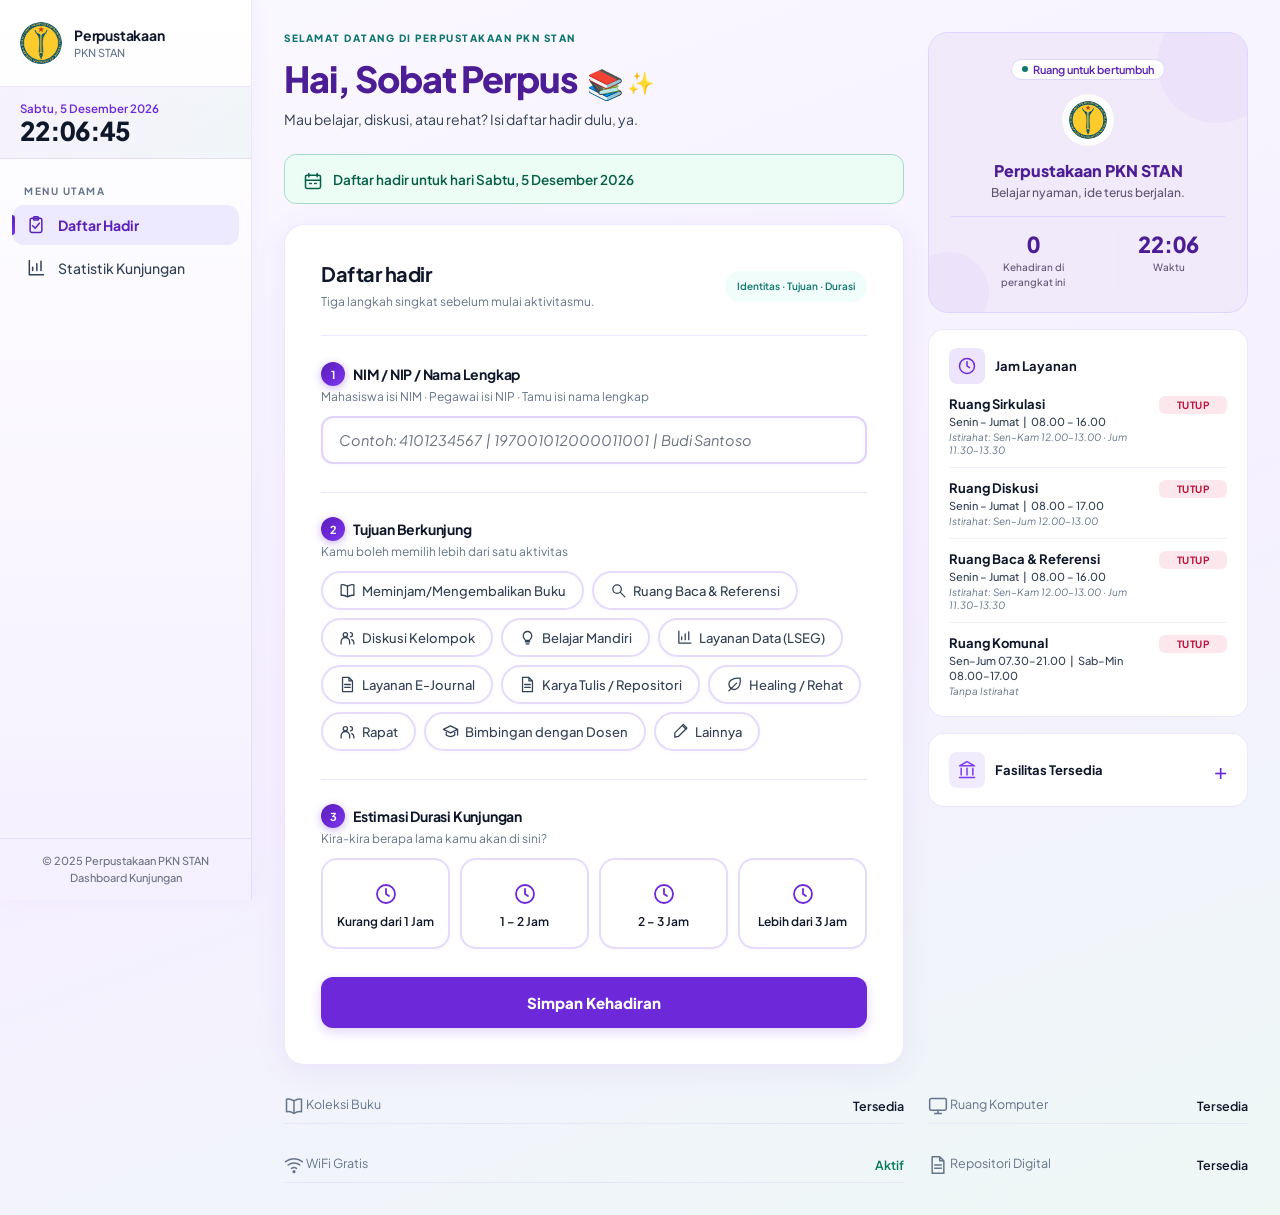
==== commit 16de51a8: "Add files via upload" ====
--- a/index.html
+++ b/index.html
@@ -22,7 +22,7 @@
       color: white; border-radius: 50%;
       font-size: 11px; font-weight: 700;
       margin-right: 8px; flex-shrink: 0;
-      box-shadow: 0 2px 8px rgba(234,97,24,0.38);
+      box-shadow: 0 2px 8px rgba(109,40,217, 0.35);
     }
     .form-label-row {
       display: flex;
@@ -50,7 +50,7 @@
       position: relative;
       overflow: hidden;
       animation: fadeInUp 0.5s ease both;
-      box-shadow: 0 8px 32px rgba(234,97,24,0.32);
+      box-shadow: 0 8px 32px rgba(109,40,217, 0.28);
     }
     .aside-welcome::before {
       content: '';
@@ -125,16 +125,16 @@
       display: flex; align-items: center; justify-content: center;
       font-size: 18px; flex-shrink: 0;
     }
-    .aside-card-icon.sky    { background: rgba(234,97,24,0.12); }
-    .aside-card-icon.emerald{ background: rgba(5,150,105,0.12); }
-    .aside-card-icon.amber  { background: rgba(245,158,11,0.12); }
-    .aside-card-icon.purple { background: rgba(124,58,237,0.12); }
+    .aside-card-icon.sky    { background: rgba(109,40,217, 0.12); color: #6d28d9; }
+    .aside-card-icon.emerald{ background: rgba(16, 185, 129, 0.12); color: #059669; }
+    .aside-card-icon.amber  { background: rgba(245, 158, 11, 0.12); color: #d97706; }
+    .aside-card-icon.purple { background: rgba(139, 92, 246, 0.12); color: #7c3aed; }
     .aside-card-title { font-size: 13px; font-weight: 700; color: var(--text-primary); }
 
     .aside-info-row {
       display: flex; align-items: center; justify-content: space-between;
       padding: 7px 0;
-      border-bottom: 1px solid rgba(234,97,24,0.08);
+      border-bottom: 1px solid rgba(124,58,237, 0.08);
       font-size: 12.5px;
     }
     .aside-info-row:last-child { border-bottom: none; padding-bottom: 0; }
@@ -155,7 +155,7 @@
       align-items: flex-start;
       justify-content: space-between;
       padding-bottom: 10px;
-      border-bottom: 1px solid rgba(234,97,24,0.09);
+      border-bottom: 1px solid rgba(124,58,237, 0.08);
       gap: 12px;
     }
     .room-status-item:last-child {
@@ -286,11 +286,11 @@
     <nav class="sidebar-nav">
       <div class="nav-section-label">Menu Utama</div>
       <a href="index.html" class="nav-item active">
-        <span class="nav-icon">📋</span>
+        <span class="nav-icon"><svg class="ui-icon" viewBox="0 0 24 24" fill="none" stroke="currentColor" stroke-width="1.8" stroke-linecap="round" stroke-linejoin="round" aria-hidden="true"><rect x="5" y="4" width="14" height="17" rx="2"/><rect x="9" y="2" width="6" height="4" rx="1"/><path d="m8 13 3 3 5-6"/></svg></span>
         <span>Daftar Hadir</span>
       </a>
       <a href="statistik.html" class="nav-item">
-        <span class="nav-icon">📊</span>
+        <span class="nav-icon"><svg class="ui-icon" viewBox="0 0 24 24" fill="none" stroke="currentColor" stroke-width="1.8" stroke-linecap="round" stroke-linejoin="round" aria-hidden="true"><path d="M4 3v17h17M8 15v-4m5 4V7m5 8V4"/></svg></span>
         <span>Statistik Kunjungan</span>
       </a>
 
@@ -314,24 +314,26 @@
 
         <!-- Page Header -->
         <div class="page-header">
-          <h1>Daftar Hadir Kunjungan</h1>
-          <p class="page-description">Silakan isi formulir berikut sebelum menggunakan fasilitas perpustakaan.</p>
+          <span class="page-eyebrow">SELAMAT DATANG DI PERPUSTAKAAN PKN STAN</span>
+          <h1 class="greeting-title">Hai, Sobat Perpus <span class="greeting-emojis" aria-hidden="true"><span class="greeting-book">📚</span><span class="greeting-sparkle">✨</span></span></h1>
+          <p class="page-description">Mau belajar, diskusi, atau rehat? Isi daftar hadir dulu, ya.</p>
         </div>
 
 
 
         <!-- Alert Box -->
-        <div id="alert-box" style="display:none;margin-bottom:18px;"></div>
+        <div id="alert-box" role="status" aria-live="polite" aria-atomic="true" style="display:none;margin-bottom:18px;"></div>
 
 
         <!-- Date Banner -->
         <div class="date-banner" id="date-banner" style="margin-bottom:20px;">
-          <span style="font-size:18px;">📅</span>
+          <span style="font-size:18px;"><svg class="ui-icon" viewBox="0 0 24 24" fill="none" stroke="currentColor" stroke-width="1.8" stroke-linecap="round" stroke-linejoin="round" aria-hidden="true"><rect x="3" y="5" width="18" height="16" rx="2"/><path d="M7 3v4m10-4v4M3 11h18m-13 4h2m4 0h2"/></svg></span>
           <span id="date-banner-text">Memuat tanggal...</span>
         </div>
 
         <!-- Form Card -->
         <div class="form-card" id="form-card">
+          <div class="form-intro"><div><h2>Daftar hadir</h2><p>Tiga langkah singkat sebelum mulai aktivitasmu.</p></div><span class="form-intro-badge">Identitas · Tujuan · Durasi</span></div>
 
           <!-- ── Bagian 1: Identitas ── -->
           <div class="form-section">
@@ -369,52 +371,52 @@
               <span class="section-number">2</span>
               <label class="form-label" style="margin-bottom:0;">Tujuan Berkunjung</label>
             </div>
-            <span class="form-label-hint">Pilih satu atau beberapa tujuan kunjungan Anda</span>
+            <span class="form-label-hint">Kamu boleh memilih lebih dari satu aktivitas</span>
 
             <div class="purpose-grid" id="purpose-grid">
               <label class="purpose-chip">
                 <input type="checkbox" name="tujuan" value="Meminjam/Mengembalikan Buku">
-                <span>📚 Meminjam/Mengembalikan Buku</span>
+                <span><svg class="ui-icon" viewBox="0 0 24 24" fill="none" stroke="currentColor" stroke-width="1.8" stroke-linecap="round" stroke-linejoin="round" aria-hidden="true"><path d="M12 5v15M3 4c4-1 6 0 9 2 3-2 5-3 9-2v15c-4-1-6 0-9 2-3-2-5-3-9-2z"/></svg> Meminjam/Mengembalikan Buku</span>
               </label>
               <label class="purpose-chip">
                 <input type="checkbox" name="tujuan" value="Mengunjungi Ruang Baca dan Referensi">
-                <span>🔍 Ruang Baca &amp; Referensi</span>
+                <span><svg class="ui-icon" viewBox="0 0 24 24" fill="none" stroke="currentColor" stroke-width="1.8" stroke-linecap="round" stroke-linejoin="round" aria-hidden="true"><circle cx="10" cy="10" r="6"/><path d="m15 15 6 6"/></svg> Ruang Baca &amp; Referensi</span>
               </label>
               <label class="purpose-chip">
                 <input type="checkbox" name="tujuan" value="Diskusi Kelompok">
-                <span>👥 Diskusi Kelompok</span>
+                <span><svg class="ui-icon" viewBox="0 0 24 24" fill="none" stroke="currentColor" stroke-width="1.8" stroke-linecap="round" stroke-linejoin="round" aria-hidden="true"><circle cx="9" cy="8" r="3"/><path d="M3 21v-3a6 6 0 0 1 12 0v3m1-16a3 3 0 0 1 0 6m2 4a5 5 0 0 1 3 4v2"/></svg> Diskusi Kelompok</span>
               </label>
               <label class="purpose-chip">
                 <input type="checkbox" name="tujuan" value="Belajar Mandiri">
-                <span>💡 Belajar Mandiri</span>
+                <span><svg class="ui-icon" viewBox="0 0 24 24" fill="none" stroke="currentColor" stroke-width="1.8" stroke-linecap="round" stroke-linejoin="round" aria-hidden="true"><path d="M9 18h6m-5 3h4M8 14a6 6 0 1 1 8 0l-1 2H9z"/></svg> Belajar Mandiri</span>
               </label>
               <label class="purpose-chip">
                 <input type="checkbox" name="tujuan" value="Mengakses Layanan Data (LSEG)">
-                <span>📈 Layanan Data (LSEG)</span>
+                <span><svg class="ui-icon" viewBox="0 0 24 24" fill="none" stroke="currentColor" stroke-width="1.8" stroke-linecap="round" stroke-linejoin="round" aria-hidden="true"><path d="M4 3v17h17M8 15v-4m5 4V7m5 8V4"/></svg> Layanan Data (LSEG)</span>
               </label>
               <label class="purpose-chip">
                 <input type="checkbox" name="tujuan" value="Mengakses Layanan E-Journal">
-                <span>📰 Layanan E-Journal</span>
+                <span><svg class="ui-icon" viewBox="0 0 24 24" fill="none" stroke="currentColor" stroke-width="1.8" stroke-linecap="round" stroke-linejoin="round" aria-hidden="true"><path d="M14 2H5v20h14V7zM14 2v5h5M8 12h8m-8 4h8"/></svg> Layanan E-Journal</span>
               </label>
               <label class="purpose-chip">
                 <input type="checkbox" name="tujuan" value="Mengakses Karya Tulis / Repositori">
-                <span>🗄️ Karya Tulis / Repositori</span>
+                <span><svg class="ui-icon" viewBox="0 0 24 24" fill="none" stroke="currentColor" stroke-width="1.8" stroke-linecap="round" stroke-linejoin="round" aria-hidden="true"><path d="M14 2H5v20h14V7zM14 2v5h5M8 12h8m-8 4h8"/></svg> Karya Tulis / Repositori</span>
               </label>
               <label class="purpose-chip">
                 <input type="checkbox" name="tujuan" value="Healing / Rehat">
-                <span>🌿 Healing / Rehat</span>
+                <span><svg class="ui-icon" viewBox="0 0 24 24" fill="none" stroke="currentColor" stroke-width="1.8" stroke-linecap="round" stroke-linejoin="round" aria-hidden="true"><path d="M20 3C8 2 2 8 5 15s17 6 15-12ZM4 21 15 10"/></svg> Healing / Rehat</span>
               </label>
               <label class="purpose-chip">
                 <input type="checkbox" name="tujuan" value="Rapat">
-                <span>🤝 Rapat</span>
+                <span><svg class="ui-icon" viewBox="0 0 24 24" fill="none" stroke="currentColor" stroke-width="1.8" stroke-linecap="round" stroke-linejoin="round" aria-hidden="true"><circle cx="9" cy="8" r="3"/><path d="M3 21v-3a6 6 0 0 1 12 0v3m1-16a3 3 0 0 1 0 6m2 4a5 5 0 0 1 3 4v2"/></svg> Rapat</span>
               </label>
               <label class="purpose-chip">
                 <input type="checkbox" name="tujuan" value="Bimbingan dengan Dosen">
-                <span>🎓 Bimbingan dengan Dosen</span>
+                <span><svg class="ui-icon" viewBox="0 0 24 24" fill="none" stroke="currentColor" stroke-width="1.8" stroke-linecap="round" stroke-linejoin="round" aria-hidden="true"><path d="m2 9 10-5 10 5-10 5zM6 11v6c4 3 8 3 12 0v-6m4-2v8"/></svg> Bimbingan dengan Dosen</span>
               </label>
               <label class="purpose-chip">
                 <input type="checkbox" name="tujuan" value="Lainnya">
-                <span>✏️ Lainnya</span>
+                <span><svg class="ui-icon" viewBox="0 0 24 24" fill="none" stroke="currentColor" stroke-width="1.8" stroke-linecap="round" stroke-linejoin="round" aria-hidden="true"><path d="m15 4 5 5M4 20l5-1L21 7l-5-5L4 14z"/></svg> Lainnya</span>
               </label>
             </div>
           </div>
@@ -427,34 +429,34 @@
               <span class="section-number">3</span>
               <label class="form-label" style="margin-bottom:0;">Estimasi Durasi Kunjungan</label>
             </div>
-            <span class="form-label-hint">Pilih perkiraan lama waktu Anda di perpustakaan</span>
+            <span class="form-label-hint">Kira-kira berapa lama kamu akan di sini?</span>
 
             <div class="duration-grid">
               <label class="duration-card">
                 <input type="radio" name="durasi" value="Kurang dari 1 jam">
                 <div class="duration-card-inner">
-                  <div class="duration-icon">⚡</div>
+                  <div class="duration-icon"><svg class="ui-icon" viewBox="0 0 24 24" fill="none" stroke="currentColor" stroke-width="1.8" stroke-linecap="round" stroke-linejoin="round" aria-hidden="true"><circle cx="12" cy="12" r="9"/><path d="M12 7v5l3 2"/></svg></div>
                   <div class="duration-label">Kurang dari 1 Jam</div>
                 </div>
               </label>
               <label class="duration-card">
                 <input type="radio" name="durasi" value="1-2 jam">
                 <div class="duration-card-inner">
-                  <div class="duration-icon">🕐</div>
+                  <div class="duration-icon"><svg class="ui-icon" viewBox="0 0 24 24" fill="none" stroke="currentColor" stroke-width="1.8" stroke-linecap="round" stroke-linejoin="round" aria-hidden="true"><circle cx="12" cy="12" r="9"/><path d="M12 7v5l3 2"/></svg></div>
                   <div class="duration-label">1 – 2 Jam</div>
                 </div>
               </label>
               <label class="duration-card">
                 <input type="radio" name="durasi" value="2-3 jam">
                 <div class="duration-card-inner">
-                  <div class="duration-icon">🕑</div>
+                  <div class="duration-icon"><svg class="ui-icon" viewBox="0 0 24 24" fill="none" stroke="currentColor" stroke-width="1.8" stroke-linecap="round" stroke-linejoin="round" aria-hidden="true"><circle cx="12" cy="12" r="9"/><path d="M12 7v5l3 2"/></svg></div>
                   <div class="duration-label">2 – 3 Jam</div>
                 </div>
               </label>
               <label class="duration-card">
                 <input type="radio" name="durasi" value="Lebih dari 3 jam">
                 <div class="duration-card-inner">
-                  <div class="duration-icon">🕓</div>
+                  <div class="duration-icon"><svg class="ui-icon" viewBox="0 0 24 24" fill="none" stroke="currentColor" stroke-width="1.8" stroke-linecap="round" stroke-linejoin="round" aria-hidden="true"><circle cx="12" cy="12" r="9"/><path d="M12 7v5l3 2"/></svg></div>
                   <div class="duration-label">Lebih dari 3 Jam</div>
                 </div>
               </label>
@@ -463,7 +465,7 @@
 
           <!-- ── Submit ── -->
           <div class="form-section">
-            <button class="submit-btn" id="submit-btn">✅ Kirim Daftar Hadir</button>
+            <button class="submit-btn" id="submit-btn">Simpan Kehadiran</button>
           </div>
 
         </div><!-- end .form-card -->
@@ -475,16 +477,16 @@
         <!-- Welcome Card -->
         <div class="aside-welcome">
           <div class="live-badge">
-            <span class="live-dot"></span> Sistem Aktif
+            <span class="live-dot"></span> Ruang untuk bertumbuh
           </div>
           <img src="logo-perpus.png" alt="Logo Perpustakaan PKN STAN" class="aside-logo">
           <div class="aside-welcome-title">Perpustakaan PKN STAN</div>
-          <div class="aside-welcome-sub">Dashboard Kunjungan Digital</div>
+          <div class="aside-welcome-sub">Belajar nyaman, ide terus berjalan.</div>
           <hr class="aside-welcome-divider">
           <div class="aside-stat-row">
             <div class="aside-stat-item">
               <div class="aside-stat-num" id="aside-today">–</div>
-              <div class="aside-stat-lbl">Hari Ini</div>
+              <div class="aside-stat-lbl">Kehadiran di perangkat ini</div>
             </div>
             <div class="aside-stat-item" style="border-left:1px solid rgba(255,255,255,0.20);padding-left:24px;">
               <div class="aside-stat-num" id="aside-time-display">–</div>
@@ -496,7 +498,7 @@
         <!-- Jam Layanan -->
         <div class="aside-card" style="animation-delay:0.1s;">
           <div class="aside-card-header">
-            <div class="aside-card-icon sky">🕐</div>
+            <div class="aside-card-icon sky"><svg class="ui-icon" viewBox="0 0 24 24" fill="none" stroke="currentColor" stroke-width="1.8" stroke-linecap="round" stroke-linejoin="round" aria-hidden="true"><circle cx="12" cy="12" r="9"/><path d="M12 7v5l3 2"/></svg></div>
             <div class="aside-card-title">Jam Layanan</div>
           </div>
           <div class="room-status-list">
@@ -546,28 +548,28 @@
 
 
         <!-- Fasilitas -->
-        <div class="aside-card" style="animation-delay:0.3s;">
-          <div class="aside-card-header">
-            <div class="aside-card-icon purple">🏛️</div>
+        <details class="aside-card facilities-card" style="animation-delay:0.3s;">
+          <summary class="aside-card-header">
+            <div class="aside-card-icon purple"><svg class="ui-icon" viewBox="0 0 24 24" fill="none" stroke="currentColor" stroke-width="1.8" stroke-linecap="round" stroke-linejoin="round" aria-hidden="true"><path d="m3 7 9-5 9 5H3Zm2 3v8m7-8v8m7-8v8M3 21h18"/></svg></div>
             <div class="aside-card-title">Fasilitas Tersedia</div>
           </div>
           <div class="aside-info-row">
-            <span class="lbl">📚 Koleksi Buku</span>
+            <span class="lbl"><svg class="ui-icon" viewBox="0 0 24 24" fill="none" stroke="currentColor" stroke-width="1.8" stroke-linecap="round" stroke-linejoin="round" aria-hidden="true"><path d="M12 5v15M3 4c4-1 6 0 9 2 3-2 5-3 9-2v15c-4-1-6 0-9 2-3-2-5-3-9-2z"/></svg> Koleksi Buku</span>
             <span class="val">Tersedia</span>
           </div>
           <div class="aside-info-row">
-            <span class="lbl">💻 Ruang Komputer</span>
+            <span class="lbl"><svg class="ui-icon" viewBox="0 0 24 24" fill="none" stroke="currentColor" stroke-width="1.8" stroke-linecap="round" stroke-linejoin="round" aria-hidden="true"><rect x="2" y="3" width="20" height="14" rx="2"/><path d="M8 21h8m-4-4v4"/></svg> Ruang Komputer</span>
             <span class="val">Tersedia</span>
           </div>
           <div class="aside-info-row">
-            <span class="lbl">📡 WiFi Gratis</span>
+            <span class="lbl"><svg class="ui-icon" viewBox="0 0 24 24" fill="none" stroke="currentColor" stroke-width="1.8" stroke-linecap="round" stroke-linejoin="round" aria-hidden="true"><path d="M2 8a16 16 0 0 1 20 0M5 12a11 11 0 0 1 14 0m-10 4a5 5 0 0 1 6 0"/><circle cx="12" cy="20" r="1"/></svg> WiFi Gratis</span>
             <span class="val open">Aktif</span>
           </div>
           <div class="aside-info-row">
-            <span class="lbl">🗂️ Repositori Digital</span>
+            <span class="lbl"><svg class="ui-icon" viewBox="0 0 24 24" fill="none" stroke="currentColor" stroke-width="1.8" stroke-linecap="round" stroke-linejoin="round" aria-hidden="true"><path d="M14 2H5v20h14V7zM14 2v5h5M8 12h8m-8 4h8"/></svg> Repositori Digital</span>
             <span class="val">Tersedia</span>
           </div>
-        </div>
+        </details>
 
       </div><!-- end .aside-col -->
     </div><!-- end .form-layout -->
--- a/css/style.css
+++ b/css/style.css
@@ -1,41 +1,42 @@
 /* ============================================
    Dashboard Kunjungan Perpustakaan PKN STAN
    Design System & Global Styles
-   Fresh Orange + White Theme
+   Campus Violet & Teal Theme
    ============================================ */
 
-@import url('https://fonts.googleapis.com/css2?family=Inter:wght@300;400;500;600;700;800&display=swap');
+@import url('https://fonts.googleapis.com/css2?family=Plus+Jakarta+Sans:wght@300;400;500;600;700;800&family=Inter:wght@300;400;500;600;700;800&display=swap');
 
 /* ---------- CSS Variables ---------- */
 :root {
-  --bg-primary:    #fff8f3;
-  --bg-secondary:  #fff0e6;
-  --bg-card:       rgba(255,255,255,0.97);
-  --bg-card-hover: rgba(255,255,255,1.00);
-  --bg-sidebar:    rgba(255,255,255,0.98);
-
-  --border-color: rgba(234,97,24,0.14);
-  --border-glow:  rgba(234,97,24,0.42);
-
-  --text-primary:   #1a0f00;
-  --text-secondary: #5c3d1e;
-  --text-muted:     #9a6a42;
-  --text-light:     #c4a07a;
-
-  --accent-primary:   #ea6118;
-  --accent-secondary: #f97316;
-  --accent-deep:      #c2440c;
-  --accent-amber:     #f59e0b;
-  --accent-emerald:   #059669;
-  --accent-rose:      #e11d48;
-  --accent-purple:    #7c3aed;
-
-  --gradient-primary: linear-gradient(135deg,#ea6118 0%,#f97316 60%,#fb923c 100%);
-  --gradient-warm:    linear-gradient(135deg,#f97316 0%,#fbbf24 100%);
-  --gradient-deep:    linear-gradient(135deg,#c2440c 0%,#ea6118 100%);
-  --gradient-emerald: linear-gradient(135deg,#059669 0%,#06b6d4 100%);
-  --gradient-amber:   linear-gradient(135deg,#f59e0b 0%,#fb923c 100%);
-  --gradient-bg:      linear-gradient(160deg,#fff8f3 0%,#fff0e6 55%,#fde8d8 100%);
+  --bg-primary:    #faf8ff;
+  --bg-secondary:  #f0eafa;
+  --bg-card:       rgba(255, 255, 255, 0.96);
+  --bg-card-hover: #ffffff;
+  --bg-sidebar:    rgba(255, 255, 255, 0.98);
+
+  --border-color: rgba(124,58,237, 0.12);
+  --border-glow:  rgba(124,58,237, 0.38);
+
+  --text-primary:   #0f172a;
+  --text-secondary: #334155;
+  --text-muted:     #64748b;
+  --text-light:     #6b7280;
+
+  --accent-primary:   #6d28d9;
+  --accent-secondary: #0f766e;
+  --accent-deep:      #4c1d95;
+  --accent-cyan:      #0284c7;
+  --accent-amber:     #b45309;
+  --accent-emerald:   #047857;
+  --accent-rose:      #be123c;
+  --accent-purple:    #8b5cf6;
+
+  --gradient-primary: linear-gradient(135deg, #5b21b6 0%, #6d28d9 55%, #7c3aed 100%);
+  --gradient-warm:    linear-gradient(135deg, #7c3aed 0%, #8b5cf6 100%);
+  --gradient-deep:    linear-gradient(135deg, #2e1065 0%, #5b21b6 60%, #6d28d9 100%);
+  --gradient-emerald: linear-gradient(135deg, #047857 0%, #0f766e 100%);
+  --gradient-amber:   linear-gradient(135deg, #b45309 0%, #f97316 100%);
+  --gradient-bg:      linear-gradient(160deg, #faf8ff 0%, #f5f0ff 55%, #edf8f5 100%);
 
   --sidebar-width: 252px;
   --radius-xs:  6px;
@@ -45,10 +46,10 @@
   --radius-xl:  20px;
   --radius-full:50px;
 
-  --shadow-sm:   0 2px  8px rgba(234,97,24,0.07);
-  --shadow-card: 0 4px 24px rgba(234,97,24,0.09);
-  --shadow-glow: 0 0  30px rgba(234,97,24,0.18);
-  --shadow-hover:0 12px 36px rgba(234,97,24,0.16);
+  --shadow-sm:   0 2px 10px rgba(109,40,217, 0.05);
+  --shadow-card: 0 4px 24px rgba(109,40,217, 0.07);
+  --shadow-glow: 0 0 30px rgba(124,58,237, 0.18);
+  --shadow-hover:0 12px 36px rgba(109,40,217, 0.13);
 
   --transition-fast: 0.15s ease;
   --transition-base: 0.30s ease;
@@ -59,7 +60,7 @@
 *,*::before,*::after{ margin:0; padding:0; box-sizing:border-box; }
 html{ scroll-behavior:smooth; font-size:16px; }
 body{
-  font-family:'Inter',-apple-system,BlinkMacSystemFont,'Segoe UI',sans-serif;
+  font-family:'Plus Jakarta Sans','Inter',-apple-system,BlinkMacSystemFont,'Segoe UI',sans-serif;
   background:var(--gradient-bg);
   color:var(--text-primary);
   min-height:100vh;
@@ -72,8 +73,8 @@
 /* ---------- Scrollbar ---------- */
 ::-webkit-scrollbar{ width:6px; height:6px; }
 ::-webkit-scrollbar-track{ background:transparent; }
-::-webkit-scrollbar-thumb{ background:rgba(234,97,24,0.30); border-radius:10px; }
-::-webkit-scrollbar-thumb:hover{ background:rgba(234,97,24,0.55); }
+::-webkit-scrollbar-thumb{ background:rgba(124,58,237, 0.25); border-radius:10px; }
+::-webkit-scrollbar-thumb:hover{ background:rgba(124,58,237, 0.45); }
 
 /* ---------- Layout ---------- */
 .app-layout{ display:flex; min-height:100vh; }
@@ -89,7 +90,7 @@
   display:flex; flex-direction:column;
   transition:transform var(--transition-base);
   overflow-y:auto;
-  box-shadow:2px 0 20px rgba(234,97,24,0.06);
+  box-shadow:2px 0 20px rgba(109,40,217, 0.04);
 }
 
 .sidebar-header{ padding:22px 20px; border-bottom:1px solid var(--border-color); }
@@ -100,17 +101,17 @@
   background:var(--gradient-primary);
   display:flex; align-items:center; justify-content:center;
   font-size:20px; flex-shrink:0;
-  box-shadow:0 4px 12px rgba(234,97,24,0.38);
+  box-shadow:0 4px 14px rgba(109,40,217, 0.35);
 }
 .brand-text{ display:flex; flex-direction:column; }
-.brand-title{ font-size:14px; font-weight:700; color:var(--text-primary); line-height:1.2; }
-.brand-subtitle{ font-size:11px; color:var(--text-muted); margin-top:2px; }
+.brand-title{ font-size:14px; font-weight:700; color:var(--text-primary); line-height:1.2; letter-spacing:-0.2px; }
+.brand-subtitle{ font-size:11px; color:var(--text-muted); margin-top:2px; font-weight:500; }
 
 /* Sidebar live clock */
 .sidebar-datetime{
   padding:14px 20px;
   border-bottom:1px solid var(--border-color);
-  background:linear-gradient(135deg,rgba(234,97,24,0.06) 0%,rgba(251,146,60,0.06) 100%);
+  background:linear-gradient(135deg,rgba(109,40,217, 0.05) 0%,rgba(15,118,110, 0.05) 100%);
 }
 .sidebar-date{ font-size:11.5px; font-weight:600; color:var(--accent-primary); margin-bottom:2px; }
 .sidebar-time{
@@ -122,7 +123,7 @@
 /* Nav */
 .sidebar-nav{ flex:1; padding:14px 12px; }
 .nav-section-label{
-  font-size:10px; font-weight:600; text-transform:uppercase;
+  font-size:10px; font-weight:700; text-transform:uppercase;
   letter-spacing:1.5px; color:var(--text-muted); padding:12px 12px 8px;
 }
 .nav-item{
@@ -132,10 +133,10 @@
   transition:all var(--transition-fast); cursor:pointer;
   margin-bottom:3px; position:relative; text-decoration:none;
 }
-.nav-item:hover{ background:rgba(234,97,24,0.08); color:var(--accent-primary); }
+.nav-item:hover{ background:rgba(124,58,237, 0.08); color:var(--accent-primary); }
 .nav-item.active{
-  background:rgba(234,97,24,0.12);
-  color:var(--accent-primary); font-weight:600;
+  background:rgba(124,58,237, 0.12);
+  color:var(--accent-primary); font-weight:700;
 }
 .nav-item.active::before{
   content:''; position:absolute; left:0; top:50%;
@@ -146,7 +147,7 @@
 
 /* Footer */
 .sidebar-footer{ padding:14px 20px; border-top:1px solid var(--border-color); }
-.sidebar-footer-text{ font-size:11px; color:var(--text-light); text-align:center; line-height:1.5; }
+.sidebar-footer-text{ font-size:11px; color:var(--text-light); text-align:center; line-height:1.5; font-weight:500; }
 
 /* ---------- Mobile Menu ---------- */
 .mobile-menu-btn{
@@ -159,7 +160,7 @@
 }
 .mobile-overlay{
   display:none; position:fixed; inset:0;
-  background:rgba(26,15,0,0.48); z-index:99; backdrop-filter:blur(2px);
+  background:rgba(15, 23, 42, 0.52); z-index:99; backdrop-filter:blur(3px);
 }
 
 /* ---------- Main Content ---------- */
@@ -172,10 +173,10 @@
 /* ---------- Page Header ---------- */
 .page-header{ margin-bottom:24px; animation:fadeInUp 0.5s ease both; }
 .page-header h1{
-  font-size:27px; font-weight:800;
+  font-size:28px; font-weight:800;
   background:var(--gradient-primary);
   -webkit-background-clip:text; -webkit-text-fill-color:transparent; background-clip:text;
-  margin-bottom:5px;
+  margin-bottom:6px; letter-spacing:-0.5px;
 }
 .page-description{ font-size:14px; color:var(--text-secondary); line-height:1.6; }
 
@@ -185,7 +186,7 @@
   gap:16px; margin-bottom:24px;
 }
 .stat-card{
-  background:white; border:1.5px solid rgba(234,97,24,0.13);
+  background:white; border:1.5px solid rgba(124,58,237, 0.12);
   border-radius:var(--radius-lg); padding:22px;
   position:relative; overflow:hidden;
   transition:all var(--transition-base);
@@ -203,32 +204,32 @@
   width:44px; height:44px; border-radius:var(--radius-md);
   display:flex; align-items:center; justify-content:center; font-size:20px;
 }
-.stat-icon.sky     { background:rgba(234,97,24,0.12); }
-.stat-icon.blue    { background:rgba(249,115,22,0.12); }
-.stat-icon.emerald { background:rgba(5,150,105,0.12); }
-.stat-icon.amber   { background:rgba(245,158,11,0.12); }
-.stat-icon.rose    { background:rgba(225,29,72,0.12); }
-.stat-icon.purple  { background:rgba(124,58,237,0.12); }
-.stat-value{ font-size:32px; font-weight:800; line-height:1; margin-bottom:5px; color:var(--text-primary); }
+.stat-icon.sky     { background:rgba(109,40,217, 0.12); color:#6d28d9; }
+.stat-icon.blue    { background:rgba(15,118,110, 0.12); color:#0f766e; }
+.stat-icon.emerald { background:rgba(16, 185, 129, 0.12); color:#059669; }
+.stat-icon.amber   { background:rgba(245, 158, 11, 0.12); color:#d97706; }
+.stat-icon.rose    { background:rgba(244, 63, 94, 0.12); color:#e11d48; }
+.stat-icon.purple  { background:rgba(139, 92, 246, 0.12); color:#7c3aed; }
+.stat-value{ font-size:32px; font-weight:800; line-height:1; margin-bottom:5px; color:var(--text-primary); letter-spacing:-0.5px; }
 .stat-label{ font-size:13px; color:var(--text-secondary); font-weight:500; }
 
 /* ---------- Period Tabs ---------- */
 .period-tabs{
   display:flex; gap:4px; margin-bottom:20px;
-  background:rgba(234,97,24,0.07); padding:4px;
+  background:rgba(124,58,237, 0.08); padding:4px;
   border-radius:var(--radius-md); width:fit-content;
   animation:fadeInUp 0.4s ease both;
 }
 .period-tab{
   padding:8px 20px; border-radius:var(--radius-sm);
-  font-size:13px; font-weight:500; color:var(--text-muted);
+  font-size:13px; font-weight:600; color:var(--text-muted);
   cursor:pointer; transition:all var(--transition-fast);
-  border:none; background:none; font-family:'Inter',sans-serif;
+  border:none; background:none; font-family:inherit;
 }
 .period-tab:hover{ color:var(--accent-primary); }
 .period-tab.active{
   background:white; color:var(--accent-primary); font-weight:700;
-  box-shadow:0 2px 10px rgba(234,97,24,0.18);
+  box-shadow:0 2px 10px rgba(109,40,217, 0.14);
 }
 
 /* ---------- Charts ---------- */
@@ -239,7 +240,7 @@
 .charts-grid.single{ grid-template-columns:1fr; }
 .chart-card.full-width{ grid-column:1/-1; }
 .chart-card{
-  background:white; border:1.5px solid rgba(234,97,24,0.12);
+  background:white; border:1.5px solid rgba(124,58,237, 0.11);
   border-radius:var(--radius-lg); padding:24px;
   transition:all var(--transition-base);
   animation:fadeInUp 0.5s ease both;
@@ -250,28 +251,28 @@
   display:flex; align-items:flex-start; justify-content:space-between;
   margin-bottom:18px; gap:12px;
 }
-.chart-title{ font-size:15px; font-weight:700; color:var(--text-primary); }
-.chart-subtitle{ font-size:12px; color:var(--text-muted); margin-top:2px; }
+.chart-title{ font-size:15px; font-weight:700; color:var(--text-primary); letter-spacing:-0.2px; }
+.chart-subtitle{ font-size:12px; color:var(--text-muted); margin-top:2px; font-weight:500; }
 .chart-container{ position:relative; width:100%; min-height:260px; }
 
 /* Refresh button in chart header */
 .refresh-btn{
   padding:6px 14px; border-radius:var(--radius-sm);
-  border:1.5px solid rgba(234,97,24,0.22);
+  border:1.5px solid rgba(124,58,237, 0.20);
   background:transparent; color:var(--text-muted);
-  font-size:12px; font-weight:500; cursor:pointer;
-  font-family:'Inter',sans-serif; transition:all var(--transition-fast);
+  font-size:12px; font-weight:600; cursor:pointer;
+  font-family:inherit; transition:all var(--transition-fast);
   display:flex; align-items:center; gap:5px; white-space:nowrap;
 }
-.refresh-btn:hover{ border-color:var(--accent-primary); color:var(--accent-primary); background:rgba(234,97,24,0.06); }
+.refresh-btn:hover{ border-color:var(--accent-primary); color:var(--accent-primary); background:rgba(124,58,237, 0.06); }
 
 /* ---------- Config Panel ---------- */
 .config-panel{
   background:white;
-  border:2px solid rgba(234,97,24,0.25);
+  border:2px solid rgba(124,58,237, 0.22);
   border-radius:var(--radius-lg); padding:20px 24px; margin-bottom:20px;
   animation:fadeInDown 0.3s ease;
-  box-shadow:0 4px 20px rgba(234,97,24,0.10);
+  box-shadow:0 4px 20px rgba(109,40,217, 0.08);
 }
 .config-title{
   font-size:14px; font-weight:700; margin-bottom:14px;
@@ -281,64 +282,64 @@
 .config-panel input[type="text"]{
   flex:1;
   background:#fff;
-  border:2px solid rgba(234,97,24,0.28);
+  border:2px solid rgba(124,58,237, 0.25);
   border-radius:var(--radius-sm);
   padding:11px 16px; color:var(--text-primary);
-  font-size:13.5px; font-family:'Inter',sans-serif; outline:none;
+  font-size:13.5px; font-family:inherit; outline:none;
   transition:all var(--transition-fast);
-  box-shadow:inset 0 2px 6px rgba(234,97,24,0.06);
+  box-shadow:inset 0 2px 6px rgba(109,40,217, 0.04);
 }
 .config-panel input[type="text"]:focus{
   border-color:var(--accent-primary);
-  box-shadow:0 0 0 3px rgba(234,97,24,0.14),inset 0 2px 6px rgba(234,97,24,0.06);
+  box-shadow:0 0 0 3px rgba(124,58,237, 0.15),inset 0 2px 6px rgba(109,40,217, 0.04);
 }
 .config-panel input[type="text"]::placeholder{ color:var(--text-light); font-style:italic; }
 .config-btn{
   padding:10px 22px; background:var(--gradient-primary);
   border:none; border-radius:var(--radius-sm); color:white;
   font-size:13px; font-weight:700; cursor:pointer; white-space:nowrap;
-  font-family:'Inter',sans-serif;
+  font-family:inherit;
   transition:transform var(--transition-fast),box-shadow var(--transition-fast);
-  box-shadow:0 3px 12px rgba(234,97,24,0.38);
-}
-.config-btn:hover{ transform:translateY(-1px); box-shadow:0 6px 20px rgba(234,97,24,0.48); }
+  box-shadow:0 3px 12px rgba(109,40,217, 0.32);
+}
+.config-btn:hover{ transform:translateY(-1px); box-shadow:0 6px 20px rgba(109,40,217, 0.42); }
 .config-hint{ font-size:11.5px; color:var(--text-muted); margin-top:10px; line-height:1.6; }
 
 /* ---------- Form Styles ---------- */
 .form-card{
   background:white;
-  border:1.5px solid rgba(234,97,24,0.14);
+  border:1.5px solid rgba(124,58,237, 0.12);
   border-radius:var(--radius-xl); padding:36px;
-  box-shadow:0 6px 32px rgba(234,97,24,0.09);
+  box-shadow:0 6px 32px rgba(109,40,217, 0.07);
   animation:fadeInUp 0.6s ease both;
 }
 .form-section{ margin-bottom:28px; }
 .form-section:last-child{ margin-bottom:0; }
-.form-label{ font-size:14px; font-weight:700; color:var(--text-primary); margin-bottom:3px; display:block; }
+.form-label{ font-size:14px; font-weight:700; color:var(--text-primary); margin-bottom:3px; display:block; letter-spacing:-0.2px; }
 .form-label-hint{ font-size:12px; color:var(--text-muted); font-weight:400; margin-bottom:12px; display:block; }
 
 /* ── Form Input — clearly visible ── */
 .form-input{
   width:100%;
   background:#fff;
-  border:2px solid rgba(234,97,24,0.30);
+  border:2px solid rgba(124,58,237, 0.22);
   border-radius:var(--radius-md);
-  padding:13px 16px; font-size:14.5px; font-family:'Inter',sans-serif;
+  padding:13px 16px; font-size:14.5px; font-family:inherit;
   color:var(--text-primary); outline:none;
   transition:all var(--transition-fast);
-  box-shadow:inset 0 2px 8px rgba(234,97,24,0.06),
-             0 1px 3px rgba(234,97,24,0.05);
+  box-shadow:inset 0 2px 6px rgba(109,40,217, 0.04),
+             0 1px 3px rgba(109,40,217, 0.03);
 }
 .form-input:hover{
-  border-color:rgba(234,97,24,0.50);
-  box-shadow:inset 0 2px 8px rgba(234,97,24,0.09),
-             0 0 0 1px rgba(234,97,24,0.10);
+  border-color:rgba(124,58,237, 0.45);
+  box-shadow:inset 0 2px 6px rgba(109,40,217, 0.06),
+             0 0 0 1px rgba(124,58,237, 0.10);
 }
 .form-input:focus{
   border-color:var(--accent-primary);
-  background:#fffaf7;
-  box-shadow:0 0 0 4px rgba(234,97,24,0.15),
-             inset 0 2px 8px rgba(234,97,24,0.07);
+  background:#ffffff;
+  box-shadow:0 0 0 4px rgba(124,58,237, 0.14),
+             inset 0 2px 6px rgba(109,40,217, 0.04);
 }
 .form-input::placeholder{ color:var(--text-light); font-style:italic; }
 
@@ -348,24 +349,24 @@
 .purpose-chip input[type="checkbox"]{ display:none; }
 .purpose-chip span{
   display:inline-flex; align-items:center; gap:6px;
-  padding:9px 16px; border:2px solid rgba(234,97,24,0.22);
+  padding:9px 16px; border:2px solid rgba(124,58,237, 0.18);
   border-radius:var(--radius-full);
   font-size:13px; font-weight:500; color:var(--text-secondary);
   background:white; cursor:pointer;
   transition:all var(--transition-fast); user-select:none;
-  box-shadow:0 1px 4px rgba(234,97,24,0.07);
+  box-shadow:0 1px 4px rgba(109,40,217, 0.04);
 }
 .purpose-chip:hover span{
   border-color:var(--accent-primary);
   color:var(--accent-primary);
-  background:rgba(234,97,24,0.05);
-  box-shadow:0 2px 10px rgba(234,97,24,0.14);
+  background:rgba(124,58,237, 0.05);
+  box-shadow:0 2px 10px rgba(109,40,217, 0.12);
   transform:translateY(-1px);
 }
 .purpose-chip input:checked + span{
   background:var(--gradient-primary); color:white;
   border-color:transparent;
-  box-shadow:0 4px 16px rgba(234,97,24,0.40);
+  box-shadow:0 4px 16px rgba(109,40,217, 0.35);
   font-weight:700;
   transform:translateY(-1px);
 }
@@ -376,44 +377,44 @@
 .duration-card input[type="radio"]{ display:none; }
 .duration-card-inner{
   display:flex; flex-direction:column; align-items:center; justify-content:center;
-  gap:8px; padding:18px 8px; border:2px solid rgba(234,97,24,0.20);
+  gap:8px; padding:18px 8px; border:2px solid rgba(124,58,237, 0.18);
   border-radius:var(--radius-lg); background:white;
   transition:all var(--transition-fast); cursor:pointer; text-align:center;
-  box-shadow:0 1px 4px rgba(234,97,24,0.07);
+  box-shadow:0 1px 4px rgba(109,40,217, 0.04);
 }
 .duration-card:hover .duration-card-inner{
   border-color:var(--accent-primary);
-  background:rgba(234,97,24,0.04);
-  box-shadow:0 4px 14px rgba(234,97,24,0.16);
+  background:rgba(124,58,237, 0.04);
+  box-shadow:0 4px 14px rgba(109,40,217, 0.14);
   transform:translateY(-2px);
 }
 .duration-card input:checked + .duration-card-inner{
   border-color:var(--accent-primary);
-  background:rgba(234,97,24,0.08);
-  box-shadow:0 0 0 3px rgba(234,97,24,0.24);
+  background:rgba(124,58,237, 0.08);
+  box-shadow:0 0 0 3px rgba(124,58,237, 0.22);
 }
 .duration-icon{ font-size:24px; }
 .duration-label{ font-size:12px; font-weight:600; color:var(--text-primary); line-height:1.3; }
-.duration-card input:checked + .duration-card-inner .duration-label{ color:var(--accent-primary); }
+.duration-card input:checked + .duration-card-inner .duration-label{ color:var(--accent-primary); font-weight:700; }
 
 /* Submit */
 .submit-btn{
   width:100%; padding:16px 24px; background:var(--gradient-primary);
   border:none; border-radius:var(--radius-md); color:white;
   font-size:15px; font-weight:800; cursor:pointer;
-  font-family:'Inter',sans-serif; letter-spacing:0.4px;
+  font-family:inherit; letter-spacing:0.4px;
   transition:transform var(--transition-fast),box-shadow var(--transition-fast);
   position:relative; overflow:hidden;
-  box-shadow:0 5px 20px rgba(234,97,24,0.42);
+  box-shadow:0 5px 20px rgba(109,40,217, 0.38);
 }
 .submit-btn::after{
   content:''; position:absolute; inset:0;
-  background:linear-gradient(90deg,transparent 0%,rgba(255,255,255,0.14) 50%,transparent 100%);
+  background:linear-gradient(90deg,transparent 0%,rgba(255,255,255,0.18) 50%,transparent 100%);
   transform:translateX(-100%);
   transition:transform 0.5s ease;
 }
 .submit-btn:hover:not(:disabled)::after{ transform:translateX(100%); }
-.submit-btn:hover:not(:disabled){ transform:translateY(-2px); box-shadow:0 9px 30px rgba(234,97,24,0.50); }
+.submit-btn:hover:not(:disabled){ transform:translateY(-2px); box-shadow:0 9px 30px rgba(109,40,217, 0.48); }
 .submit-btn:active:not(:disabled){ transform:translateY(0); }
 .submit-btn:disabled{ opacity:0.55; cursor:not-allowed; }
 
@@ -425,33 +426,318 @@
   animation:fadeInDown 0.3s ease;
 }
 .alert-box.success{
-  background:rgba(5,150,105,0.09); border:1.5px solid rgba(5,150,105,0.28); color:#047857;
+  background:rgba(16, 185, 129, 0.09); border:1.5px solid rgba(16, 185, 129, 0.28); color:#047857;
 }
 .alert-box.error{
-  background:rgba(225,29,72,0.08); border:1.5px solid rgba(225,29,72,0.22); color:#be123c;
+  background:rgba(244, 63, 94, 0.08); border:1.5px solid rgba(244, 63, 94, 0.24); color:#be123c;
 }
 
 /* Date banner */
 .date-banner{
-  background:linear-gradient(135deg,rgba(234,97,24,0.09) 0%,rgba(251,146,60,0.09) 100%);
-  border:1.5px solid rgba(234,97,24,0.22); border-radius:var(--radius-md);
+  background:linear-gradient(135deg,rgba(109,40,217, 0.08) 0%,rgba(15,118,110, 0.08) 100%);
+  border:1.5px solid rgba(124,58,237, 0.20); border-radius:var(--radius-md);
   padding:12px 18px; margin-bottom:20px;
   display:flex; align-items:center; gap:10px;
   font-size:13.5px; color:var(--accent-primary); font-weight:600;
   animation:fadeInDown 0.4s ease both;
 }
 
-/* ---------- Loading & Empty ---------- */
-.loading-spinner{
-  display:flex; flex-direction:column; align-items:center;
-  justify-content:center; padding:60px 20px;
-  color:var(--text-muted); gap:16px; font-size:14px;
-}
-.spinner{
-  width:36px; height:36px; border:3px solid rgba(234,97,24,0.18);
-  border-top-color:var(--accent-primary); border-radius:50%;
-  animation:spin 0.8s linear infinite;
-}
+/* ---------- Animated Loading & Skeleton System ---------- */
+.loading-wrapper {
+  display: flex;
+  flex-direction: column;
+  gap: 20px;
+  animation: fadeIn 0.3s ease both;
+  margin-bottom: 24px;
+}
+
+.loading-hero {
+  background: white;
+  border: 1.5px solid rgba(124,58,237, 0.16);
+  border-radius: var(--radius-xl);
+  padding: 34px 24px;
+  display: flex;
+  flex-direction: column;
+  align-items: center;
+  text-align: center;
+  box-shadow: 0 10px 40px rgba(109,40,217, 0.08), 0 0 25px rgba(124,58,237, 0.06);
+  position: relative;
+  overflow: hidden;
+}
+
+.loading-hero::before {
+  content: '';
+  position: absolute;
+  top: 0; left: 0; right: 0; height: 3.5px;
+  background: var(--gradient-primary);
+  background-size: 200% 100%;
+  animation: gradientFlow 2s linear infinite;
+}
+
+/* Orbiting Dual Rings */
+.orbit-spinner {
+  position: relative;
+  width: 68px;
+  height: 68px;
+  margin-bottom: 18px;
+  display: flex;
+  align-items: center;
+  justify-content: center;
+}
+
+.orbit-ring {
+  position: absolute;
+  inset: 0;
+  border-radius: 50%;
+  border: 3px solid transparent;
+  border-top-color: var(--accent-primary);
+  border-right-color: var(--accent-secondary);
+  animation: orbitSpin 1.4s cubic-bezier(0.68, -0.55, 0.27, 1.55) infinite;
+}
+
+.orbit-ring-inner {
+  position: absolute;
+  inset: 8px;
+  border-radius: 50%;
+  border: 2.5px solid transparent;
+  border-bottom-color: var(--accent-purple);
+  border-left-color: var(--accent-cyan);
+  animation: orbitSpinReverse 1s linear infinite;
+}
+
+.orbit-core {
+  width: 36px;
+  height: 36px;
+  background: linear-gradient(135deg, rgba(109,40,217, 0.14) 0%, rgba(15,118,110, 0.16) 100%);
+  border-radius: 50%;
+  display: flex;
+  align-items: center;
+  justify-content: center;
+  font-size: 17px;
+  color: var(--accent-primary);
+  box-shadow: 0 0 14px rgba(124,58,237, 0.28);
+  animation: corePulse 1.8s ease-in-out infinite;
+}
+
+.loading-title {
+  font-size: 17px;
+  font-weight: 800;
+  color: var(--text-primary);
+  margin-bottom: 6px;
+  letter-spacing: -0.3px;
+}
+
+.loading-status-wrap {
+  display: inline-flex;
+  align-items: center;
+  gap: 8px;
+  background: rgba(124,58,237, 0.08);
+  border: 1px solid rgba(124,58,237, 0.16);
+  padding: 5px 14px;
+  border-radius: var(--radius-full);
+  margin-bottom: 16px;
+}
+
+.status-dot {
+  width: 7px;
+  height: 7px;
+  border-radius: 50%;
+  background: var(--accent-primary);
+  box-shadow: 0 0 8px var(--accent-primary);
+  animation: dotBlink 1.2s ease-in-out infinite;
+}
+
+.loading-status-text {
+  font-size: 12.5px;
+  font-weight: 600;
+  color: var(--accent-primary);
+  min-width: 230px;
+  transition: opacity 0.25s ease;
+}
+
+/* Shimmer Progress Track */
+.loading-progress-track {
+  width: 100%;
+  max-width: 280px;
+  height: 4px;
+  background: rgba(124,58,237, 0.12);
+  border-radius: var(--radius-full);
+  overflow: hidden;
+  position: relative;
+  margin-bottom: 16px;
+}
+
+.loading-progress-beam {
+  position: absolute;
+  top: 0; left: 0; bottom: 0; width: 45%;
+  background: var(--gradient-primary);
+  border-radius: var(--radius-full);
+  animation: beamMove 1.4s ease-in-out infinite;
+}
+
+.loading-badge-row {
+  display: flex;
+  align-items: center;
+  justify-content: center;
+  gap: 8px;
+  flex-wrap: wrap;
+}
+
+.loading-pill {
+  font-size: 11px;
+  font-weight: 600;
+  color: var(--text-muted);
+  background: rgba(124,58,237, 0.05);
+  border: 1px solid rgba(124,58,237, 0.10);
+  padding: 3px 10px;
+  border-radius: var(--radius-xs);
+  display: inline-flex;
+  align-items: center;
+  gap: 4px;
+}
+
+/* Skeleton Screens */
+.skeleton-box {
+  background: linear-gradient(90deg, #f1f5f9 0%, #e2e8f0 50%, #f1f5f9 100%);
+  background-size: 200% 100%;
+  animation: skeletonShimmer 1.5s ease-in-out infinite;
+  border-radius: var(--radius-md);
+}
+
+.skeleton-daily {
+  height: 290px;
+  background: white;
+  border: 1.5px solid rgba(124,58,237, 0.10);
+  border-radius: var(--radius-lg);
+  padding: 24px;
+  display: flex;
+  flex-direction: column;
+  gap: 16px;
+}
+
+.skeleton-header-line {
+  height: 20px;
+  width: 220px;
+}
+
+.skeleton-bar-chart {
+  flex: 1;
+  display: flex;
+  align-items: flex-end;
+  gap: 6px;
+  padding-top: 16px;
+}
+
+.skeleton-bar {
+  flex: 1;
+  background: rgba(124,58,237, 0.08);
+  border-radius: 4px 4px 0 0;
+  animation: skeletonPulse 1.8s ease-in-out infinite;
+}
+
+.skeleton-stats-grid {
+  display: grid;
+  grid-template-columns: repeat(auto-fit, minmax(210px, 1fr));
+  gap: 16px;
+}
+
+.skeleton-stat-card {
+  height: 112px;
+  background: white;
+  border: 1.5px solid rgba(124,58,237, 0.10);
+  border-radius: var(--radius-lg);
+  padding: 20px;
+  display: flex;
+  flex-direction: column;
+  justify-content: space-between;
+}
+
+.skeleton-stat-top {
+  display: flex;
+  justify-content: space-between;
+  align-items: center;
+}
+
+.skeleton-icon {
+  width: 38px; height: 38px;
+  border-radius: var(--radius-md);
+}
+
+.skeleton-num {
+  height: 26px;
+  width: 70px;
+}
+
+.skeleton-label {
+  height: 13px;
+  width: 110px;
+}
+
+/* Background Sync Badge */
+.sync-badge {
+  display: inline-flex;
+  align-items: center;
+  gap: 6px;
+  font-size: 11.5px;
+  font-weight: 600;
+  color: var(--accent-primary);
+  background: rgba(124,58,237, 0.08);
+  border: 1px solid rgba(124,58,237, 0.20);
+  padding: 4px 12px;
+  border-radius: var(--radius-full);
+  animation: fadeIn 0.2s ease;
+}
+
+.sync-dot {
+  width: 6px; height: 6px;
+  border-radius: 50%;
+  background: var(--accent-secondary);
+  box-shadow: 0 0 6px var(--accent-secondary);
+  animation: dotBlink 1s infinite;
+}
+
+/* Keyframes */
+@keyframes orbitSpin {
+  0% { transform: rotate(0deg); }
+  100% { transform: rotate(360deg); }
+}
+
+@keyframes orbitSpinReverse {
+  0% { transform: rotate(360deg); }
+  100% { transform: rotate(0deg); }
+}
+
+@keyframes corePulse {
+  0%, 100% { transform: scale(1); opacity: 0.9; }
+  50% { transform: scale(1.12); opacity: 1; }
+}
+
+@keyframes dotBlink {
+  0%, 100% { opacity: 1; transform: scale(1); }
+  50% { opacity: 0.4; transform: scale(0.85); }
+}
+
+@keyframes beamMove {
+  0% { left: -45%; }
+  100% { left: 100%; }
+}
+
+@keyframes gradientFlow {
+  0% { background-position: 0% 50%; }
+  50% { background-position: 100% 50%; }
+  100% { background-position: 0% 50%; }
+}
+
+@keyframes skeletonShimmer {
+  0% { background-position: 200% 0; }
+  100% { background-position: -200% 0; }
+}
+
+@keyframes skeletonPulse {
+  0%, 100% { opacity: 0.4; }
+  50% { opacity: 0.85; }
+}
+
 .empty-state{
   display:flex; flex-direction:column; align-items:center;
   justify-content:center; padding:64px 20px; text-align:center;
@@ -462,19 +748,19 @@
 
 /* ---------- Tutorial Styles ---------- */
 .tutorial-card{
-  background:white; border:1.5px solid rgba(234,97,24,0.13);
+  background:white; border:1.5px solid rgba(124,58,237, 0.12);
   border-radius:var(--radius-lg); padding:28px 32px; margin-bottom:20px;
   animation:fadeInUp 0.5s ease both;
-  box-shadow:0 3px 16px rgba(234,97,24,0.07);
+  box-shadow:0 3px 16px rgba(109,40,217, 0.06);
 }
 .tutorial-card h2{
   font-size:17px; font-weight:700; color:var(--text-primary);
   margin-bottom:18px; display:flex; align-items:center; gap:10px;
-  padding-bottom:14px; border-bottom:1.5px solid rgba(234,97,24,0.12);
+  padding-bottom:14px; border-bottom:1.5px solid rgba(124,58,237, 0.12);
 }
 .tutorial-step{
   display:flex; gap:16px; margin-bottom:20px;
-  padding-bottom:20px; border-bottom:1px dashed rgba(234,97,24,0.15);
+  padding-bottom:20px; border-bottom:1px dashed rgba(124,58,237, 0.15);
 }
 .tutorial-step:last-child{ margin-bottom:0; padding-bottom:0; border-bottom:none; }
 .step-num{
@@ -483,7 +769,7 @@
   font-size:13px; font-weight:700;
   display:flex; align-items:center; justify-content:center;
   flex-shrink:0; margin-top:1px;
-  box-shadow:0 3px 10px rgba(234,97,24,0.35);
+  box-shadow:0 3px 10px rgba(109,40,217, 0.32);
 }
 .step-body h3{ font-size:14px; font-weight:700; color:var(--text-primary); margin-bottom:6px; }
 .step-body p{ font-size:13.5px; color:var(--text-secondary); line-height:1.65; }
@@ -491,16 +777,17 @@
 .step-body ul li{ font-size:13.5px; color:var(--text-secondary); line-height:1.65; margin-bottom:4px; }
 .code-inline{
   background:var(--bg-secondary); padding:2px 7px; border-radius:4px;
-  font-size:12px; font-family:'Courier New',monospace; color:var(--accent-deep);
+  font-size:12px; font-family:'Fira Code','Courier New',monospace; color:var(--accent-primary); font-weight:600;
 }
 .code-block{
-  background:#1c0e00; border-radius:var(--radius-md);
+  background:#0f172a; border-radius:var(--radius-md);
   padding:16px 20px; margin-top:12px;
-  font-size:12.5px; font-family:'Courier New',monospace; color:#fde8d8;
+  font-size:12.5px; font-family:'Fira Code','Courier New',monospace; color:#e2e8f0;
   overflow-x:auto; line-height:1.7; white-space:pre;
+  border:1px solid rgba(124,58,237, 0.20);
 }
 .tip-box{
-  background:rgba(234,97,24,0.07); border:1px solid rgba(234,97,24,0.22);
+  background:rgba(124,58,237, 0.06); border:1px solid rgba(124,58,237, 0.20);
   border-left:4px solid var(--accent-primary);
   border-radius:var(--radius-sm); padding:12px 16px;
   font-size:13px; color:var(--text-secondary); margin-top:12px; line-height:1.6;
@@ -559,9 +846,9 @@
   font-size: 10px;
   font-weight: 700;
   padding: 3px 9px;
-  background: rgba(249,115,22,0.10);
-  color: var(--accent-secondary);
-  border: 1px solid rgba(249,115,22,0.22);
+  background: rgba(124,58,237, 0.10);
+  color: var(--accent-primary);
+  border: 1px solid rgba(124,58,237, 0.20);
   border-radius: var(--radius-xs);
   display: inline-flex;
   align-items: center;
@@ -572,14 +859,14 @@
   background: var(--gradient-primary);
   color: white;
   border-color: transparent;
-  box-shadow: 0 2px 10px rgba(234,97,24,0.30);
+  box-shadow: 0 2px 10px rgba(109,40,217, 0.30);
 }
 
 /* ---------- Modal Styles ---------- */
 .modal-overlay {
   position: fixed;
   inset: 0;
-  background: rgba(26,15,0,0.48);
+  background: rgba(15, 23, 42, 0.55);
   backdrop-filter: blur(8px);
   z-index: 1000;
   display: flex;
@@ -590,12 +877,12 @@
 }
 .modal-content {
   background: white;
-  border: 1.5px solid rgba(234,97,24,0.16);
+  border: 1.5px solid rgba(124,58,237, 0.16);
   border-radius: var(--radius-xl);
   width: 100%;
   max-width: 800px;
   max-height: 85vh;
-  box-shadow: 0 20px 60px rgba(234,97,24,0.18);
+  box-shadow: 0 20px 60px rgba(109,40,217, 0.16);
   display: flex;
   flex-direction: column;
   animation: fadeInUp 0.3s cubic-bezier(0.34, 1.56, 0.64, 1);
@@ -603,11 +890,11 @@
 }
 .modal-header {
   padding: 20px 24px;
-  border-bottom: 1.5px solid rgba(234,97,24,0.12);
+  border-bottom: 1.5px solid rgba(124,58,237, 0.12);
   display: flex;
   align-items: center;
   justify-content: space-between;
-  background: linear-gradient(135deg,rgba(234,97,24,0.04) 0%,rgba(251,146,60,0.04) 100%);
+  background: linear-gradient(135deg,rgba(109,40,217, 0.04) 0%,rgba(15,118,110, 0.04) 100%);
 }
 .modal-title {
   font-size: 18px;
@@ -615,7 +902,7 @@
   color: var(--text-primary);
 }
 .modal-close {
-  background: rgba(234,97,24,0.09);
+  background: rgba(124,58,237, 0.08);
   border: none;
   width: 34px;
   height: 34px;
@@ -644,7 +931,7 @@
 .table-container {
   overflow-x: auto;
   border-radius: var(--radius-md);
-  border: 1.5px solid rgba(234,97,24,0.14);
+  border: 1.5px solid rgba(124,58,237, 0.12);
   background: white;
 }
 .visitors-table {
@@ -658,21 +945,21 @@
   color: var(--text-secondary);
   font-weight: 700;
   padding: 14px 16px;
-  border-bottom: 2px solid rgba(234,97,24,0.15);
+  border-bottom: 2px solid rgba(124,58,237, 0.12);
   font-size: 11px;
   text-transform: uppercase;
   letter-spacing: 0.5px;
 }
 .visitors-table td {
   padding: 14px 16px;
-  border-bottom: 1px solid rgba(234,97,24,0.08);
+  border-bottom: 1px solid rgba(124,58,237, 0.07);
   color: var(--text-primary);
 }
 .visitors-table tr:last-child td {
   border-bottom: none;
 }
 .visitors-table tr:hover td {
-  background: rgba(234,97,24,0.03);
+  background: rgba(124,58,237, 0.03);
 }
 
 /* Category Badges */
@@ -688,19 +975,19 @@
   letter-spacing: 0.5px;
 }
 .badge.mahasiswa {
-  background: rgba(234,97,24,0.10);
+  background: rgba(109,40,217, 0.10);
   color: var(--accent-primary);
-  border: 1px solid rgba(234,97,24,0.22);
+  border: 1px solid rgba(109,40,217, 0.22);
 }
 .badge.pegawai {
-  background: rgba(249,115,22,0.10);
-  color: var(--accent-secondary);
-  border: 1px solid rgba(249,115,22,0.22);
+  background: rgba(15,118,110, 0.10);
+  color: #0f766e;
+  border: 1px solid rgba(15,118,110, 0.22);
 }
 .badge.tamu {
-  background: rgba(5,150,105,0.10);
-  color: var(--accent-emerald);
-  border: 1px solid rgba(5,150,105,0.22);
+  background: rgba(139, 92, 246, 0.10);
+  color: #7c3aed;
+  border: 1px solid rgba(139, 92, 246, 0.22);
 }
 
 .empty-modal-state {
@@ -717,3 +1004,65 @@
   margin-bottom: 12px;
   opacity: 0.5;
 }
+
+/* Campus accents: calm surfaces, clear selected states and keyboard focus. */
+.sidebar { background:linear-gradient(180deg, #ffffff 0%, #f5f0ff 100%); }
+.nav-item.active { background:#ede9fe; color:#5b21b6; }
+.date-banner { background:#ecfdf5; color:#065f46; border-color:#a7d8c9; }
+.page-header h1 { background:none; -webkit-text-fill-color:currentColor; color:var(--accent-deep); }
+.stat-card:nth-child(2)::before { background:var(--gradient-emerald); }
+.stat-card:nth-child(3)::before { background:var(--gradient-amber); }
+.stat-card::before { opacity:1; }
+.aside-col .aside-welcome { background:var(--gradient-deep); }
+.aside-col .aside-welcome-sub, .aside-col .aside-stat-lbl { color:#f3e8ff; }
+:where(a, button, select, input):focus-visible { outline:3px solid #0f766e; outline-offset:3px; }
+::selection { background:#ddd6fe; color:#2e1065; }
+
+/* Friendly campus interface */
+.ui-icon { width:20px; height:20px; flex-shrink:0; vertical-align:middle; display:inline-block; }
+.purpose-chip .ui-icon { width:17px; height:17px; }
+.duration-icon { color:var(--accent-primary); line-height:1; }
+.duration-icon .ui-icon { width:24px; height:24px; }
+.page-eyebrow { display:block; font-size:10px; font-weight:800; letter-spacing:1.5px; color:#0f766e; margin-bottom:12px; }
+.page-header h1 { font-size:clamp(26px, 3vw, 36px); letter-spacing:-1px; line-height:1.25; }
+.greeting-emojis { display:inline-flex; align-items:center; gap:4px; margin-left:4px; font-size:0.82em; white-space:nowrap; vertical-align:middle; }
+.greeting-book { display:inline-block; transform-origin:50% 85%; animation:greetingFloat 3s ease-in-out 3; }
+.greeting-sparkle { display:inline-block; font-size:0.75em; animation:greetingSparkle 2.4s ease-in-out 3; }
+@keyframes greetingFloat {
+  0%,100% { transform:translateY(0) rotate(0); }
+  35% { transform:translateY(-4px) rotate(-7deg); }
+  65% { transform:translateY(-2px) rotate(5deg); }
+}
+@keyframes greetingSparkle {
+  0%,100% { transform:scale(1); opacity:1; }
+  50% { transform:scale(1.16) rotate(8deg); opacity:0.65; }
+}
+.form-intro { display:flex; justify-content:space-between; gap:16px; align-items:center; padding-bottom:24px; margin-bottom:26px; border-bottom:1px solid var(--border-color); }
+.form-intro h2 { font-size:20px; letter-spacing:-0.5px; margin-bottom:6px; }
+.form-intro p { font-size:12px; color:var(--text-muted); line-height:1.6; }
+.form-intro-badge { font-size:10px; font-weight:600; line-height:1.5; color:#0f766e; background:#f0fdfa; padding:8px 12px; border-radius:20px; }
+.submit-btn { background:#6d28d9; box-shadow:0 4px 12px rgba(109,40,217,0.2); letter-spacing:0; }
+.submit-btn:hover:not(:disabled) { background:#5b21b6; box-shadow:0 6px 18px rgba(109,40,217,0.25); }
+.purpose-chip input:checked + span { background:#ede9fe; color:#5b21b6; border-color:#7c3aed; box-shadow:0 2px 6px rgba(109,40,217,0.1); }
+.purpose-chip, .duration-card { position:relative; }
+.purpose-chip input[type="checkbox"], .duration-card input[type="radio"] { display:block; position:absolute; width:1px; height:1px; opacity:0; }
+.purpose-chip input:focus-visible + span, .duration-card input:focus-visible + .duration-card-inner { outline:3px solid #0f766e; outline-offset:3px; }
+.aside-col .aside-welcome { background:#f0eafa; border:1px solid #ddd6fe; box-shadow:none; padding:22px; }
+.aside-col .aside-welcome-title, .aside-col .aside-stat-num { color:#4c1d95; text-shadow:none; }
+.aside-col .aside-welcome-sub, .aside-col .aside-stat-lbl { color:#625474; }
+.aside-col .aside-stat-lbl { max-width:112px; line-height:1.5; margin-top:5px; }
+.aside-col .live-badge { background:#fff; border-color:#ddd6fe; color:#5b21b6; }
+.aside-col .live-dot { background:#0f766e; animation:none; }
+.aside-col .aside-welcome-divider { border-color:#ddd6fe; }
+.aside-col .aside-logo { width:52px; height:52px; box-shadow:none; }
+.aside-col .aside-welcome::before, .aside-col .aside-welcome::after { background:rgba(124,58,237,0.04); }
+.facilities-card summary { cursor:pointer; margin-bottom:0; list-style:none; }
+.facilities-card summary::-webkit-details-marker { display:none; }
+.facilities-card summary::after { content:'+'; margin-left:auto; font-size:22px; color:var(--accent-primary); }
+.facilities-card[open] summary { margin-bottom:12px; }
+.facilities-card[open] summary::after { content:'−'; }
+.facilities-card summary:focus-visible { outline:3px solid #0f766e; outline-offset:5px; }
+.alert-box.success::before { content:'✓'; display:flex; align-items:center; justify-content:center; flex-shrink:0; width:28px; height:28px; border-radius:50%; background:#047857; color:white; font-weight:800; }
+.alert-box { align-items:center; line-height:1.6; }
+@media(max-width:1100px) { .form-intro { align-items:flex-start; flex-direction:column; gap:10px; } }
+@media(prefers-reduced-motion:reduce) { *, *::before, *::after { animation:none !important; transition:none !important; scroll-behavior:auto !important; } }
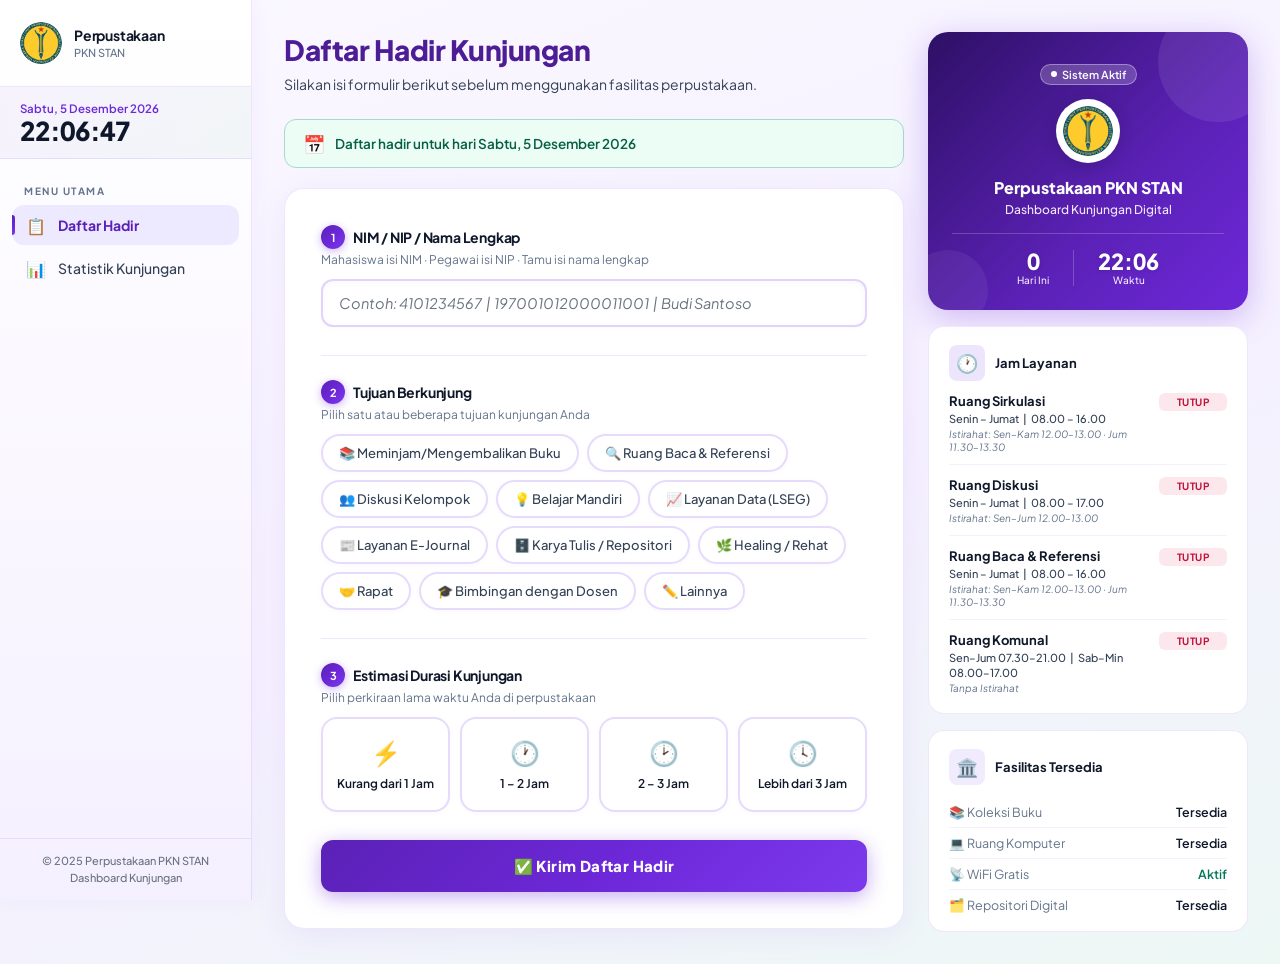
==== commit ea3552b4: "Add files via upload" ====
--- a/index.html
+++ b/index.html
@@ -286,11 +286,11 @@
     <nav class="sidebar-nav">
       <div class="nav-section-label">Menu Utama</div>
       <a href="index.html" class="nav-item active">
-        <span class="nav-icon"><svg class="ui-icon" viewBox="0 0 24 24" fill="none" stroke="currentColor" stroke-width="1.8" stroke-linecap="round" stroke-linejoin="round" aria-hidden="true"><rect x="5" y="4" width="14" height="17" rx="2"/><rect x="9" y="2" width="6" height="4" rx="1"/><path d="m8 13 3 3 5-6"/></svg></span>
+        <span class="nav-icon">📋</span>
         <span>Daftar Hadir</span>
       </a>
       <a href="statistik.html" class="nav-item">
-        <span class="nav-icon"><svg class="ui-icon" viewBox="0 0 24 24" fill="none" stroke="currentColor" stroke-width="1.8" stroke-linecap="round" stroke-linejoin="round" aria-hidden="true"><path d="M4 3v17h17M8 15v-4m5 4V7m5 8V4"/></svg></span>
+        <span class="nav-icon">📊</span>
         <span>Statistik Kunjungan</span>
       </a>
 
@@ -314,26 +314,24 @@
 
         <!-- Page Header -->
         <div class="page-header">
-          <span class="page-eyebrow">SELAMAT DATANG DI PERPUSTAKAAN PKN STAN</span>
-          <h1 class="greeting-title">Hai, Sobat Perpus <span class="greeting-emojis" aria-hidden="true"><span class="greeting-book">📚</span><span class="greeting-sparkle">✨</span></span></h1>
-          <p class="page-description">Mau belajar, diskusi, atau rehat? Isi daftar hadir dulu, ya.</p>
+          <h1>Daftar Hadir Kunjungan</h1>
+          <p class="page-description">Silakan isi formulir berikut sebelum menggunakan fasilitas perpustakaan.</p>
         </div>
 
 
 
         <!-- Alert Box -->
-        <div id="alert-box" role="status" aria-live="polite" aria-atomic="true" style="display:none;margin-bottom:18px;"></div>
+        <div id="alert-box" style="display:none;margin-bottom:18px;"></div>
 
 
         <!-- Date Banner -->
         <div class="date-banner" id="date-banner" style="margin-bottom:20px;">
-          <span style="font-size:18px;"><svg class="ui-icon" viewBox="0 0 24 24" fill="none" stroke="currentColor" stroke-width="1.8" stroke-linecap="round" stroke-linejoin="round" aria-hidden="true"><rect x="3" y="5" width="18" height="16" rx="2"/><path d="M7 3v4m10-4v4M3 11h18m-13 4h2m4 0h2"/></svg></span>
+          <span style="font-size:18px;">📅</span>
           <span id="date-banner-text">Memuat tanggal...</span>
         </div>
 
         <!-- Form Card -->
         <div class="form-card" id="form-card">
-          <div class="form-intro"><div><h2>Daftar hadir</h2><p>Tiga langkah singkat sebelum mulai aktivitasmu.</p></div><span class="form-intro-badge">Identitas · Tujuan · Durasi</span></div>
 
           <!-- ── Bagian 1: Identitas ── -->
           <div class="form-section">
@@ -371,52 +369,52 @@
               <span class="section-number">2</span>
               <label class="form-label" style="margin-bottom:0;">Tujuan Berkunjung</label>
             </div>
-            <span class="form-label-hint">Kamu boleh memilih lebih dari satu aktivitas</span>
+            <span class="form-label-hint">Pilih satu atau beberapa tujuan kunjungan Anda</span>
 
             <div class="purpose-grid" id="purpose-grid">
               <label class="purpose-chip">
                 <input type="checkbox" name="tujuan" value="Meminjam/Mengembalikan Buku">
-                <span><svg class="ui-icon" viewBox="0 0 24 24" fill="none" stroke="currentColor" stroke-width="1.8" stroke-linecap="round" stroke-linejoin="round" aria-hidden="true"><path d="M12 5v15M3 4c4-1 6 0 9 2 3-2 5-3 9-2v15c-4-1-6 0-9 2-3-2-5-3-9-2z"/></svg> Meminjam/Mengembalikan Buku</span>
+                <span>📚 Meminjam/Mengembalikan Buku</span>
               </label>
               <label class="purpose-chip">
                 <input type="checkbox" name="tujuan" value="Mengunjungi Ruang Baca dan Referensi">
-                <span><svg class="ui-icon" viewBox="0 0 24 24" fill="none" stroke="currentColor" stroke-width="1.8" stroke-linecap="round" stroke-linejoin="round" aria-hidden="true"><circle cx="10" cy="10" r="6"/><path d="m15 15 6 6"/></svg> Ruang Baca &amp; Referensi</span>
+                <span>🔍 Ruang Baca &amp; Referensi</span>
               </label>
               <label class="purpose-chip">
                 <input type="checkbox" name="tujuan" value="Diskusi Kelompok">
-                <span><svg class="ui-icon" viewBox="0 0 24 24" fill="none" stroke="currentColor" stroke-width="1.8" stroke-linecap="round" stroke-linejoin="round" aria-hidden="true"><circle cx="9" cy="8" r="3"/><path d="M3 21v-3a6 6 0 0 1 12 0v3m1-16a3 3 0 0 1 0 6m2 4a5 5 0 0 1 3 4v2"/></svg> Diskusi Kelompok</span>
+                <span>👥 Diskusi Kelompok</span>
               </label>
               <label class="purpose-chip">
                 <input type="checkbox" name="tujuan" value="Belajar Mandiri">
-                <span><svg class="ui-icon" viewBox="0 0 24 24" fill="none" stroke="currentColor" stroke-width="1.8" stroke-linecap="round" stroke-linejoin="round" aria-hidden="true"><path d="M9 18h6m-5 3h4M8 14a6 6 0 1 1 8 0l-1 2H9z"/></svg> Belajar Mandiri</span>
+                <span>💡 Belajar Mandiri</span>
               </label>
               <label class="purpose-chip">
                 <input type="checkbox" name="tujuan" value="Mengakses Layanan Data (LSEG)">
-                <span><svg class="ui-icon" viewBox="0 0 24 24" fill="none" stroke="currentColor" stroke-width="1.8" stroke-linecap="round" stroke-linejoin="round" aria-hidden="true"><path d="M4 3v17h17M8 15v-4m5 4V7m5 8V4"/></svg> Layanan Data (LSEG)</span>
+                <span>📈 Layanan Data (LSEG)</span>
               </label>
               <label class="purpose-chip">
                 <input type="checkbox" name="tujuan" value="Mengakses Layanan E-Journal">
-                <span><svg class="ui-icon" viewBox="0 0 24 24" fill="none" stroke="currentColor" stroke-width="1.8" stroke-linecap="round" stroke-linejoin="round" aria-hidden="true"><path d="M14 2H5v20h14V7zM14 2v5h5M8 12h8m-8 4h8"/></svg> Layanan E-Journal</span>
+                <span>📰 Layanan E-Journal</span>
               </label>
               <label class="purpose-chip">
                 <input type="checkbox" name="tujuan" value="Mengakses Karya Tulis / Repositori">
-                <span><svg class="ui-icon" viewBox="0 0 24 24" fill="none" stroke="currentColor" stroke-width="1.8" stroke-linecap="round" stroke-linejoin="round" aria-hidden="true"><path d="M14 2H5v20h14V7zM14 2v5h5M8 12h8m-8 4h8"/></svg> Karya Tulis / Repositori</span>
+                <span>🗄️ Karya Tulis / Repositori</span>
               </label>
               <label class="purpose-chip">
                 <input type="checkbox" name="tujuan" value="Healing / Rehat">
-                <span><svg class="ui-icon" viewBox="0 0 24 24" fill="none" stroke="currentColor" stroke-width="1.8" stroke-linecap="round" stroke-linejoin="round" aria-hidden="true"><path d="M20 3C8 2 2 8 5 15s17 6 15-12ZM4 21 15 10"/></svg> Healing / Rehat</span>
+                <span>🌿 Healing / Rehat</span>
               </label>
               <label class="purpose-chip">
                 <input type="checkbox" name="tujuan" value="Rapat">
-                <span><svg class="ui-icon" viewBox="0 0 24 24" fill="none" stroke="currentColor" stroke-width="1.8" stroke-linecap="round" stroke-linejoin="round" aria-hidden="true"><circle cx="9" cy="8" r="3"/><path d="M3 21v-3a6 6 0 0 1 12 0v3m1-16a3 3 0 0 1 0 6m2 4a5 5 0 0 1 3 4v2"/></svg> Rapat</span>
+                <span>🤝 Rapat</span>
               </label>
               <label class="purpose-chip">
                 <input type="checkbox" name="tujuan" value="Bimbingan dengan Dosen">
-                <span><svg class="ui-icon" viewBox="0 0 24 24" fill="none" stroke="currentColor" stroke-width="1.8" stroke-linecap="round" stroke-linejoin="round" aria-hidden="true"><path d="m2 9 10-5 10 5-10 5zM6 11v6c4 3 8 3 12 0v-6m4-2v8"/></svg> Bimbingan dengan Dosen</span>
+                <span>🎓 Bimbingan dengan Dosen</span>
               </label>
               <label class="purpose-chip">
                 <input type="checkbox" name="tujuan" value="Lainnya">
-                <span><svg class="ui-icon" viewBox="0 0 24 24" fill="none" stroke="currentColor" stroke-width="1.8" stroke-linecap="round" stroke-linejoin="round" aria-hidden="true"><path d="m15 4 5 5M4 20l5-1L21 7l-5-5L4 14z"/></svg> Lainnya</span>
+                <span>✏️ Lainnya</span>
               </label>
             </div>
           </div>
@@ -429,34 +427,34 @@
               <span class="section-number">3</span>
               <label class="form-label" style="margin-bottom:0;">Estimasi Durasi Kunjungan</label>
             </div>
-            <span class="form-label-hint">Kira-kira berapa lama kamu akan di sini?</span>
+            <span class="form-label-hint">Pilih perkiraan lama waktu Anda di perpustakaan</span>
 
             <div class="duration-grid">
               <label class="duration-card">
                 <input type="radio" name="durasi" value="Kurang dari 1 jam">
                 <div class="duration-card-inner">
-                  <div class="duration-icon"><svg class="ui-icon" viewBox="0 0 24 24" fill="none" stroke="currentColor" stroke-width="1.8" stroke-linecap="round" stroke-linejoin="round" aria-hidden="true"><circle cx="12" cy="12" r="9"/><path d="M12 7v5l3 2"/></svg></div>
+                  <div class="duration-icon">⚡</div>
                   <div class="duration-label">Kurang dari 1 Jam</div>
                 </div>
               </label>
               <label class="duration-card">
                 <input type="radio" name="durasi" value="1-2 jam">
                 <div class="duration-card-inner">
-                  <div class="duration-icon"><svg class="ui-icon" viewBox="0 0 24 24" fill="none" stroke="currentColor" stroke-width="1.8" stroke-linecap="round" stroke-linejoin="round" aria-hidden="true"><circle cx="12" cy="12" r="9"/><path d="M12 7v5l3 2"/></svg></div>
+                  <div class="duration-icon">🕐</div>
                   <div class="duration-label">1 – 2 Jam</div>
                 </div>
               </label>
               <label class="duration-card">
                 <input type="radio" name="durasi" value="2-3 jam">
                 <div class="duration-card-inner">
-                  <div class="duration-icon"><svg class="ui-icon" viewBox="0 0 24 24" fill="none" stroke="currentColor" stroke-width="1.8" stroke-linecap="round" stroke-linejoin="round" aria-hidden="true"><circle cx="12" cy="12" r="9"/><path d="M12 7v5l3 2"/></svg></div>
+                  <div class="duration-icon">🕑</div>
                   <div class="duration-label">2 – 3 Jam</div>
                 </div>
               </label>
               <label class="duration-card">
                 <input type="radio" name="durasi" value="Lebih dari 3 jam">
                 <div class="duration-card-inner">
-                  <div class="duration-icon"><svg class="ui-icon" viewBox="0 0 24 24" fill="none" stroke="currentColor" stroke-width="1.8" stroke-linecap="round" stroke-linejoin="round" aria-hidden="true"><circle cx="12" cy="12" r="9"/><path d="M12 7v5l3 2"/></svg></div>
+                  <div class="duration-icon">🕓</div>
                   <div class="duration-label">Lebih dari 3 Jam</div>
                 </div>
               </label>
@@ -465,7 +463,7 @@
 
           <!-- ── Submit ── -->
           <div class="form-section">
-            <button class="submit-btn" id="submit-btn">Simpan Kehadiran</button>
+            <button class="submit-btn" id="submit-btn">✅ Kirim Daftar Hadir</button>
           </div>
 
         </div><!-- end .form-card -->
@@ -477,16 +475,16 @@
         <!-- Welcome Card -->
         <div class="aside-welcome">
           <div class="live-badge">
-            <span class="live-dot"></span> Ruang untuk bertumbuh
+            <span class="live-dot"></span> Sistem Aktif
           </div>
           <img src="logo-perpus.png" alt="Logo Perpustakaan PKN STAN" class="aside-logo">
           <div class="aside-welcome-title">Perpustakaan PKN STAN</div>
-          <div class="aside-welcome-sub">Belajar nyaman, ide terus berjalan.</div>
+          <div class="aside-welcome-sub">Dashboard Kunjungan Digital</div>
           <hr class="aside-welcome-divider">
           <div class="aside-stat-row">
             <div class="aside-stat-item">
               <div class="aside-stat-num" id="aside-today">–</div>
-              <div class="aside-stat-lbl">Kehadiran di perangkat ini</div>
+              <div class="aside-stat-lbl">Hari Ini</div>
             </div>
             <div class="aside-stat-item" style="border-left:1px solid rgba(255,255,255,0.20);padding-left:24px;">
               <div class="aside-stat-num" id="aside-time-display">–</div>
@@ -498,7 +496,7 @@
         <!-- Jam Layanan -->
         <div class="aside-card" style="animation-delay:0.1s;">
           <div class="aside-card-header">
-            <div class="aside-card-icon sky"><svg class="ui-icon" viewBox="0 0 24 24" fill="none" stroke="currentColor" stroke-width="1.8" stroke-linecap="round" stroke-linejoin="round" aria-hidden="true"><circle cx="12" cy="12" r="9"/><path d="M12 7v5l3 2"/></svg></div>
+            <div class="aside-card-icon sky">🕐</div>
             <div class="aside-card-title">Jam Layanan</div>
           </div>
           <div class="room-status-list">
@@ -548,28 +546,28 @@
 
 
         <!-- Fasilitas -->
-        <details class="aside-card facilities-card" style="animation-delay:0.3s;">
-          <summary class="aside-card-header">
-            <div class="aside-card-icon purple"><svg class="ui-icon" viewBox="0 0 24 24" fill="none" stroke="currentColor" stroke-width="1.8" stroke-linecap="round" stroke-linejoin="round" aria-hidden="true"><path d="m3 7 9-5 9 5H3Zm2 3v8m7-8v8m7-8v8M3 21h18"/></svg></div>
+        <div class="aside-card" style="animation-delay:0.3s;">
+          <div class="aside-card-header">
+            <div class="aside-card-icon purple">🏛️</div>
             <div class="aside-card-title">Fasilitas Tersedia</div>
           </div>
           <div class="aside-info-row">
-            <span class="lbl"><svg class="ui-icon" viewBox="0 0 24 24" fill="none" stroke="currentColor" stroke-width="1.8" stroke-linecap="round" stroke-linejoin="round" aria-hidden="true"><path d="M12 5v15M3 4c4-1 6 0 9 2 3-2 5-3 9-2v15c-4-1-6 0-9 2-3-2-5-3-9-2z"/></svg> Koleksi Buku</span>
+            <span class="lbl">📚 Koleksi Buku</span>
             <span class="val">Tersedia</span>
           </div>
           <div class="aside-info-row">
-            <span class="lbl"><svg class="ui-icon" viewBox="0 0 24 24" fill="none" stroke="currentColor" stroke-width="1.8" stroke-linecap="round" stroke-linejoin="round" aria-hidden="true"><rect x="2" y="3" width="20" height="14" rx="2"/><path d="M8 21h8m-4-4v4"/></svg> Ruang Komputer</span>
+            <span class="lbl">💻 Ruang Komputer</span>
             <span class="val">Tersedia</span>
           </div>
           <div class="aside-info-row">
-            <span class="lbl"><svg class="ui-icon" viewBox="0 0 24 24" fill="none" stroke="currentColor" stroke-width="1.8" stroke-linecap="round" stroke-linejoin="round" aria-hidden="true"><path d="M2 8a16 16 0 0 1 20 0M5 12a11 11 0 0 1 14 0m-10 4a5 5 0 0 1 6 0"/><circle cx="12" cy="20" r="1"/></svg> WiFi Gratis</span>
+            <span class="lbl">📡 WiFi Gratis</span>
             <span class="val open">Aktif</span>
           </div>
           <div class="aside-info-row">
-            <span class="lbl"><svg class="ui-icon" viewBox="0 0 24 24" fill="none" stroke="currentColor" stroke-width="1.8" stroke-linecap="round" stroke-linejoin="round" aria-hidden="true"><path d="M14 2H5v20h14V7zM14 2v5h5M8 12h8m-8 4h8"/></svg> Repositori Digital</span>
+            <span class="lbl">🗂️ Repositori Digital</span>
             <span class="val">Tersedia</span>
           </div>
-        </details>
+        </div>
 
       </div><!-- end .aside-col -->
     </div><!-- end .form-layout -->
--- a/css/style.css
+++ b/css/style.css
@@ -1017,52 +1017,3 @@
 .aside-col .aside-welcome-sub, .aside-col .aside-stat-lbl { color:#f3e8ff; }
 :where(a, button, select, input):focus-visible { outline:3px solid #0f766e; outline-offset:3px; }
 ::selection { background:#ddd6fe; color:#2e1065; }
-
-/* Friendly campus interface */
-.ui-icon { width:20px; height:20px; flex-shrink:0; vertical-align:middle; display:inline-block; }
-.purpose-chip .ui-icon { width:17px; height:17px; }
-.duration-icon { color:var(--accent-primary); line-height:1; }
-.duration-icon .ui-icon { width:24px; height:24px; }
-.page-eyebrow { display:block; font-size:10px; font-weight:800; letter-spacing:1.5px; color:#0f766e; margin-bottom:12px; }
-.page-header h1 { font-size:clamp(26px, 3vw, 36px); letter-spacing:-1px; line-height:1.25; }
-.greeting-emojis { display:inline-flex; align-items:center; gap:4px; margin-left:4px; font-size:0.82em; white-space:nowrap; vertical-align:middle; }
-.greeting-book { display:inline-block; transform-origin:50% 85%; animation:greetingFloat 3s ease-in-out 3; }
-.greeting-sparkle { display:inline-block; font-size:0.75em; animation:greetingSparkle 2.4s ease-in-out 3; }
-@keyframes greetingFloat {
-  0%,100% { transform:translateY(0) rotate(0); }
-  35% { transform:translateY(-4px) rotate(-7deg); }
-  65% { transform:translateY(-2px) rotate(5deg); }
-}
-@keyframes greetingSparkle {
-  0%,100% { transform:scale(1); opacity:1; }
-  50% { transform:scale(1.16) rotate(8deg); opacity:0.65; }
-}
-.form-intro { display:flex; justify-content:space-between; gap:16px; align-items:center; padding-bottom:24px; margin-bottom:26px; border-bottom:1px solid var(--border-color); }
-.form-intro h2 { font-size:20px; letter-spacing:-0.5px; margin-bottom:6px; }
-.form-intro p { font-size:12px; color:var(--text-muted); line-height:1.6; }
-.form-intro-badge { font-size:10px; font-weight:600; line-height:1.5; color:#0f766e; background:#f0fdfa; padding:8px 12px; border-radius:20px; }
-.submit-btn { background:#6d28d9; box-shadow:0 4px 12px rgba(109,40,217,0.2); letter-spacing:0; }
-.submit-btn:hover:not(:disabled) { background:#5b21b6; box-shadow:0 6px 18px rgba(109,40,217,0.25); }
-.purpose-chip input:checked + span { background:#ede9fe; color:#5b21b6; border-color:#7c3aed; box-shadow:0 2px 6px rgba(109,40,217,0.1); }
-.purpose-chip, .duration-card { position:relative; }
-.purpose-chip input[type="checkbox"], .duration-card input[type="radio"] { display:block; position:absolute; width:1px; height:1px; opacity:0; }
-.purpose-chip input:focus-visible + span, .duration-card input:focus-visible + .duration-card-inner { outline:3px solid #0f766e; outline-offset:3px; }
-.aside-col .aside-welcome { background:#f0eafa; border:1px solid #ddd6fe; box-shadow:none; padding:22px; }
-.aside-col .aside-welcome-title, .aside-col .aside-stat-num { color:#4c1d95; text-shadow:none; }
-.aside-col .aside-welcome-sub, .aside-col .aside-stat-lbl { color:#625474; }
-.aside-col .aside-stat-lbl { max-width:112px; line-height:1.5; margin-top:5px; }
-.aside-col .live-badge { background:#fff; border-color:#ddd6fe; color:#5b21b6; }
-.aside-col .live-dot { background:#0f766e; animation:none; }
-.aside-col .aside-welcome-divider { border-color:#ddd6fe; }
-.aside-col .aside-logo { width:52px; height:52px; box-shadow:none; }
-.aside-col .aside-welcome::before, .aside-col .aside-welcome::after { background:rgba(124,58,237,0.04); }
-.facilities-card summary { cursor:pointer; margin-bottom:0; list-style:none; }
-.facilities-card summary::-webkit-details-marker { display:none; }
-.facilities-card summary::after { content:'+'; margin-left:auto; font-size:22px; color:var(--accent-primary); }
-.facilities-card[open] summary { margin-bottom:12px; }
-.facilities-card[open] summary::after { content:'−'; }
-.facilities-card summary:focus-visible { outline:3px solid #0f766e; outline-offset:5px; }
-.alert-box.success::before { content:'✓'; display:flex; align-items:center; justify-content:center; flex-shrink:0; width:28px; height:28px; border-radius:50%; background:#047857; color:white; font-weight:800; }
-.alert-box { align-items:center; line-height:1.6; }
-@media(max-width:1100px) { .form-intro { align-items:flex-start; flex-direction:column; gap:10px; } }
-@media(prefers-reduced-motion:reduce) { *, *::before, *::after { animation:none !important; transition:none !important; scroll-behavior:auto !important; } }
